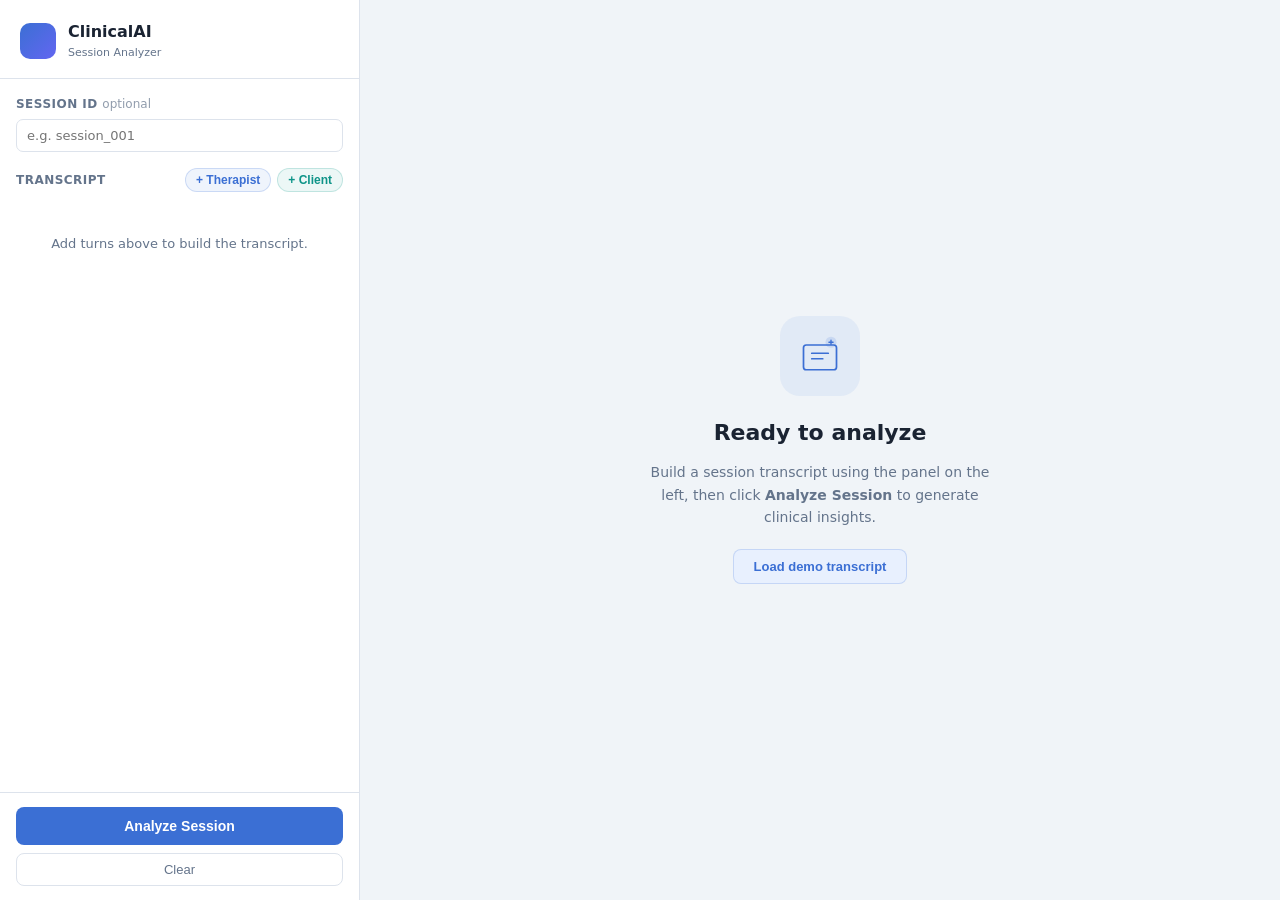
==== templates/index.html @ 0a58082a "feat: add Flask API for clinical intelligence system with demo transcript functionality - Implemente" ====
<!DOCTYPE html>
<html lang="en">
<head>
  <meta charset="UTF-8">
  <meta name="viewport" content="width=device-width, initial-scale=1.0">
  <title>Clinical Intelligence System</title>
  <link rel="stylesheet" href="/static/styles.css">
</head>
<body>
  <div class="layout">

    <!-- Sidebar: Transcript Builder -->
    <aside class="sidebar">
      <div class="sidebar-header">
        <div class="logo">
          <span class="logo-mark"></span>
          <div>
            <div class="logo-name">ClinicalAI</div>
            <div class="logo-sub">Session Analyzer</div>
          </div>
        </div>
      </div>

      <div class="sidebar-body">
        <div class="field">
          <label for="sessionId">Session ID <span class="optional">optional</span></label>
          <input id="sessionId" type="text" placeholder="e.g. session_001" autocomplete="off">
        </div>

        <div class="turns-header">
          <span class="turns-label">Transcript</span>
          <div class="turns-add">
            <button class="chip therapist" onclick="addTurn('therapist')">+ Therapist</button>
            <button class="chip client" onclick="addTurn('client')">+ Client</button>
          </div>
        </div>

        <div id="turns" class="turns"></div>

        <div class="empty-turns" id="emptyTurns">
          <p>Add turns above to build the transcript.</p>
        </div>
      </div>

      <div class="sidebar-footer">
        <button class="btn-analyze" id="analyzeBtn" onclick="analyze()">
          <span id="analyzeBtnText">Analyze Session</span>
          <svg id="analyzeSpinner" class="spinner hidden" viewBox="0 0 24 24" fill="none">
            <circle cx="12" cy="12" r="10" stroke="currentColor" stroke-width="3" stroke-dasharray="60" stroke-linecap="round"/>
          </svg>
        </button>
        <button class="btn-clear" onclick="clearAll()">Clear</button>
      </div>
    </aside>

    <!-- Main: Results -->
    <main class="main">

      <!-- Empty state -->
      <div class="splash" id="splash">
        <div class="splash-icon">
          <svg viewBox="0 0 64 64" fill="none" xmlns="http://www.w3.org/2000/svg">
            <rect x="8" y="16" width="48" height="36" rx="4" stroke="currentColor" stroke-width="2.5"/>
            <path d="M20 28h24M20 36h16" stroke="currentColor" stroke-width="2.5" stroke-linecap="round"/>
            <circle cx="48" cy="12" r="8" fill="currentColor" opacity="0.15"/>
            <path d="M45 12h6M48 9v6" stroke="currentColor" stroke-width="2" stroke-linecap="round"/>
          </svg>
        </div>
        <h2 class="splash-title">Ready to analyze</h2>
        <p class="splash-desc">Build a session transcript using the panel on the left, then click <strong>Analyze Session</strong> to generate clinical insights.</p>
        <button class="btn-demo" onclick="loadDemo()">Load demo transcript</button>
      </div>

      <!-- Error state -->
      <div class="error-banner hidden" id="errorBanner">
        <span id="errorMsg"></span>
        <button onclick="dismissError()">&#x2715;</button>
      </div>

      <!-- Results -->
      <div class="results hidden" id="results">

        <!-- Tab bar -->
        <div class="tabs">
          <button class="tab active" data-tab="summary"  onclick="switchTab(this)">Summary</button>
          <button class="tab"        data-tab="emotions" onclick="switchTab(this)">Emotions</button>
          <button class="tab"        data-tab="themes"   onclick="switchTab(this)">Themes</button>
          <button class="tab"        data-tab="dynamics" onclick="switchTab(this)">Dynamics</button>
          <button class="tab"        data-tab="plan"     onclick="switchTab(this)">Clinical Plan</button>
        </div>

        <!-- Summary tab -->
        <div class="tab-panel active" id="tab-summary">
          <div class="stat-row" id="statRow"></div>
          <div class="card" id="toneCard"></div>
          <div class="card" id="takeawaysCard"></div>
        </div>

        <!-- Emotions tab -->
        <div class="tab-panel" id="tab-emotions">
          <div class="card" id="emotionSummaryCard"></div>
          <div class="card" id="emotionTrajectoryCard"></div>
          <div class="card" id="emotionShiftsCard"></div>
        </div>

        <!-- Themes tab -->
        <div class="tab-panel" id="tab-themes">
          <div class="card" id="themesCard"></div>
          <div class="card" id="distortionsCard"></div>
        </div>

        <!-- Dynamics tab -->
        <div class="tab-panel" id="tab-dynamics">
          <div class="card" id="allianceCard"></div>
          <div class="card" id="speakerCard"></div>
          <div class="card" id="eventsCard"></div>
        </div>

        <!-- Clinical plan tab -->
        <div class="tab-panel" id="tab-plan">
          <div class="card" id="recommendCard"></div>
          <div class="card" id="interventionsCard"></div>
          <div class="card" id="journalingCard"></div>
        </div>

      </div>
    </main>
  </div>

  <script src="/static/app.js"></script>
</body>
</html>
---- static/styles.css ----
/* ── Reset & Base ─────────────────────────────────────── */
*, *::before, *::after { box-sizing: border-box; margin: 0; padding: 0; }

:root {
  --bg:          #f0f4f8;
  --surface:     #ffffff;
  --border:      #dde3ec;
  --primary:     #3b6fd4;
  --primary-dk:  #2a55b0;
  --therapist:   #3b6fd4;
  --client:      #0d9488;
  --text:        #1a2332;
  --text-muted:  #64748b;
  --tag-bg:      #e8f0fe;
  --tag-text:    #1d4ed8;
  --warn:        #f59e0b;
  --danger:      #ef4444;
  --success:     #10b981;
  --radius:      10px;
  --shadow:      0 1px 3px rgba(0,0,0,.08), 0 1px 2px rgba(0,0,0,.05);
  --shadow-md:   0 4px 12px rgba(0,0,0,.10);
  --font:        'Segoe UI', system-ui, -apple-system, sans-serif;
  --sidebar-w:   360px;
}

html, body { height: 100%; }
body {
  font-family: var(--font);
  background: var(--bg);
  color: var(--text);
  font-size: 14px;
  line-height: 1.5;
}

/* ── Layout ───────────────────────────────────────────── */
.layout {
  display: grid;
  grid-template-columns: var(--sidebar-w) 1fr;
  height: 100vh;
  overflow: hidden;
}

/* ── Sidebar ──────────────────────────────────────────── */
.sidebar {
  display: flex;
  flex-direction: column;
  background: var(--surface);
  border-right: 1px solid var(--border);
  overflow: hidden;
}

.sidebar-header {
  padding: 20px 20px 16px;
  border-bottom: 1px solid var(--border);
  flex-shrink: 0;
}

.logo { display: flex; align-items: center; gap: 12px; }
.logo-mark {
  width: 36px; height: 36px;
  background: linear-gradient(135deg, var(--primary) 0%, #6366f1 100%);
  border-radius: 10px;
  flex-shrink: 0;
}
.logo-name  { font-size: 16px; font-weight: 700; color: var(--text); }
.logo-sub   { font-size: 11px; color: var(--text-muted); margin-top: 1px; }

.sidebar-body {
  flex: 1;
  overflow-y: auto;
  padding: 16px 16px 0;
}

/* ── Field ────────────────────────────────────────────── */
.field { margin-bottom: 16px; }
.field label {
  display: block;
  font-size: 12px;
  font-weight: 600;
  color: var(--text-muted);
  text-transform: uppercase;
  letter-spacing: .04em;
  margin-bottom: 6px;
}
.field .optional { font-weight: 400; text-transform: none; letter-spacing: 0; opacity: .7; }
.field input {
  width: 100%;
  padding: 8px 10px;
  border: 1px solid var(--border);
  border-radius: 7px;
  font-size: 13px;
  font-family: var(--font);
  color: var(--text);
  outline: none;
  transition: border-color .15s;
}
.field input:focus { border-color: var(--primary); box-shadow: 0 0 0 3px rgba(59,111,212,.12); }

/* ── Turns header ─────────────────────────────────────── */
.turns-header {
  display: flex;
  align-items: center;
  justify-content: space-between;
  margin-bottom: 10px;
}
.turns-label { font-size: 12px; font-weight: 600; color: var(--text-muted); text-transform: uppercase; letter-spacing: .04em; }
.turns-add { display: flex; gap: 6px; }

.chip {
  display: inline-flex;
  align-items: center;
  gap: 4px;
  padding: 4px 10px;
  border-radius: 20px;
  border: 1.5px solid transparent;
  font-size: 12px;
  font-weight: 600;
  cursor: pointer;
  transition: all .15s;
}
.chip.therapist {
  background: rgba(59,111,212,.08);
  color: var(--therapist);
  border-color: rgba(59,111,212,.2);
}
.chip.therapist:hover { background: rgba(59,111,212,.16); }
.chip.client {
  background: rgba(13,148,136,.08);
  color: var(--client);
  border-color: rgba(13,148,136,.2);
}
.chip.client:hover { background: rgba(13,148,136,.16); }

/* ── Turn items ───────────────────────────────────────── */
.turns { display: flex; flex-direction: column; gap: 8px; padding-bottom: 8px; }

.turn {
  background: #f8fafc;
  border: 1px solid var(--border);
  border-radius: 8px;
  overflow: hidden;
}
.turn-header {
  display: flex;
  align-items: center;
  justify-content: space-between;
  padding: 6px 8px 6px 10px;
  border-bottom: 1px solid var(--border);
}
.turn-badge {
  font-size: 11px;
  font-weight: 700;
  text-transform: uppercase;
  letter-spacing: .05em;
  padding: 2px 8px;
  border-radius: 20px;
}
.turn[data-speaker="therapist"] .turn-badge {
  background: rgba(59,111,212,.1);
  color: var(--therapist);
}
.turn[data-speaker="client"] .turn-badge {
  background: rgba(13,148,136,.1);
  color: var(--client);
}
.turn-delete {
  background: none;
  border: none;
  cursor: pointer;
  color: var(--text-muted);
  font-size: 16px;
  line-height: 1;
  padding: 2px 4px;
  border-radius: 4px;
  transition: color .15s, background .15s;
}
.turn-delete:hover { color: var(--danger); background: rgba(239,68,68,.08); }
.turn textarea {
  width: 100%;
  border: none;
  background: transparent;
  padding: 8px 10px;
  font-size: 13px;
  font-family: var(--font);
  color: var(--text);
  resize: vertical;
  min-height: 60px;
  outline: none;
  line-height: 1.5;
}

.empty-turns {
  text-align: center;
  padding: 24px 16px;
  color: var(--text-muted);
  font-size: 13px;
}

/* ── Sidebar Footer ───────────────────────────────────── */
.sidebar-footer {
  padding: 14px 16px;
  border-top: 1px solid var(--border);
  display: flex;
  flex-direction: column;
  gap: 8px;
  flex-shrink: 0;
  background: var(--surface);
}

.btn-analyze {
  width: 100%;
  display: flex;
  align-items: center;
  justify-content: center;
  gap: 8px;
  padding: 11px;
  background: var(--primary);
  color: #fff;
  border: none;
  border-radius: 8px;
  font-size: 14px;
  font-weight: 600;
  cursor: pointer;
  transition: background .15s, transform .1s;
}
.btn-analyze:hover { background: var(--primary-dk); }
.btn-analyze:active { transform: scale(.98); }
.btn-analyze:disabled { opacity: .6; cursor: not-allowed; transform: none; }

.btn-clear {
  width: 100%;
  padding: 8px;
  background: none;
  border: 1px solid var(--border);
  border-radius: 8px;
  font-size: 13px;
  color: var(--text-muted);
  cursor: pointer;
  transition: background .15s, color .15s;
}
.btn-clear:hover { background: var(--bg); color: var(--text); }

.spinner {
  width: 18px; height: 18px;
  animation: spin .8s linear infinite;
}
@keyframes spin { to { transform: rotate(360deg); } }

/* ── Main ─────────────────────────────────────────────── */
.main {
  overflow-y: auto;
  padding: 28px 32px;
  display: flex;
  flex-direction: column;
}

/* ── Splash ───────────────────────────────────────────── */
.splash {
  flex: 1;
  display: flex;
  flex-direction: column;
  align-items: center;
  justify-content: center;
  text-align: center;
  gap: 12px;
  padding: 40px;
}
.splash-icon {
  width: 80px; height: 80px;
  background: rgba(59,111,212,.08);
  border-radius: 20px;
  display: flex;
  align-items: center;
  justify-content: center;
  color: var(--primary);
  margin-bottom: 8px;
}
.splash-icon svg { width: 44px; height: 44px; }
.splash-title { font-size: 22px; font-weight: 700; color: var(--text); }
.splash-desc { font-size: 14px; color: var(--text-muted); max-width: 360px; line-height: 1.6; }
.btn-demo {
  margin-top: 8px;
  padding: 9px 20px;
  background: var(--tag-bg);
  color: var(--primary);
  border: 1px solid rgba(59,111,212,.2);
  border-radius: 8px;
  font-size: 13px;
  font-weight: 600;
  cursor: pointer;
  transition: background .15s;
}
.btn-demo:hover { background: #d4e1fc; }

/* ── Error banner ─────────────────────────────────────── */
.error-banner {
  background: #fef2f2;
  border: 1px solid #fecaca;
  color: #b91c1c;
  border-radius: 8px;
  padding: 12px 16px;
  display: flex;
  align-items: center;
  justify-content: space-between;
  gap: 12px;
  margin-bottom: 16px;
  font-size: 13px;
}
.error-banner button {
  background: none;
  border: none;
  cursor: pointer;
  color: #b91c1c;
  font-size: 16px;
  line-height: 1;
  flex-shrink: 0;
}

/* ── Tabs ─────────────────────────────────────────────── */
.tabs {
  display: flex;
  gap: 2px;
  border-bottom: 2px solid var(--border);
  margin-bottom: 20px;
}
.tab {
  padding: 9px 16px;
  background: none;
  border: none;
  border-bottom: 2px solid transparent;
  margin-bottom: -2px;
  font-size: 13px;
  font-weight: 600;
  color: var(--text-muted);
  cursor: pointer;
  transition: color .15s, border-color .15s;
  border-radius: 6px 6px 0 0;
}
.tab:hover { color: var(--text); background: rgba(0,0,0,.03); }
.tab.active { color: var(--primary); border-bottom-color: var(--primary); }

.tab-panel { display: none; flex-direction: column; gap: 16px; }
.tab-panel.active { display: flex; }

/* ── Stat row ─────────────────────────────────────────── */
.stat-row {
  display: grid;
  grid-template-columns: repeat(auto-fill, minmax(160px, 1fr));
  gap: 12px;
  margin-bottom: 4px;
}
.stat {
  background: var(--surface);
  border: 1px solid var(--border);
  border-radius: var(--radius);
  padding: 14px 16px;
  box-shadow: var(--shadow);
}
.stat-label { font-size: 11px; font-weight: 600; color: var(--text-muted); text-transform: uppercase; letter-spacing: .04em; margin-bottom: 4px; }
.stat-value { font-size: 20px; font-weight: 700; color: var(--text); }
.stat-sub   { font-size: 11px; color: var(--text-muted); margin-top: 2px; }

/* ── Cards ────────────────────────────────────────────── */
.card {
  background: var(--surface);
  border: 1px solid var(--border);
  border-radius: var(--radius);
  padding: 18px 20px;
  box-shadow: var(--shadow);
}
.card:empty { display: none; }
.card-title {
  font-size: 13px;
  font-weight: 700;
  color: var(--text);
  margin-bottom: 14px;
  padding-bottom: 10px;
  border-bottom: 1px solid var(--border);
  text-transform: uppercase;
  letter-spacing: .04em;
}

/* ── Lists inside cards ───────────────────────────────── */
.insight-list { display: flex; flex-direction: column; gap: 8px; }
.insight-item {
  display: flex;
  gap: 10px;
  align-items: flex-start;
  font-size: 13px;
  color: var(--text);
  line-height: 1.5;
}
.insight-dot {
  width: 7px; height: 7px;
  border-radius: 50%;
  background: var(--primary);
  margin-top: 5px;
  flex-shrink: 0;
}

/* ── Tag pills ────────────────────────────────────────── */
.tag-group { display: flex; flex-wrap: wrap; gap: 6px; }
.tag {
  display: inline-block;
  padding: 3px 10px;
  border-radius: 20px;
  font-size: 12px;
  font-weight: 600;
  background: var(--tag-bg);
  color: var(--tag-text);
}
.tag.green { background: #d1fae5; color: #065f46; }
.tag.amber { background: #fef3c7; color: #92400e; }
.tag.red   { background: #fee2e2; color: #991b1b; }

/* ── Alliance meter ───────────────────────────────────── */
.alliance-meter { margin-top: 8px; }
.alliance-bar-wrap {
  height: 8px;
  background: var(--border);
  border-radius: 4px;
  overflow: hidden;
  margin: 8px 0 4px;
}
.alliance-bar {
  height: 100%;
  border-radius: 4px;
  background: linear-gradient(90deg, var(--primary) 0%, var(--client) 100%);
  transition: width .6s ease;
}
.alliance-labels { display: flex; justify-content: space-between; font-size: 11px; color: var(--text-muted); }

/* ── Emotion trajectory ───────────────────────────────── */
.trajectory { display: flex; flex-wrap: wrap; gap: 4px; }
.traj-item {
  display: flex;
  flex-direction: column;
  align-items: center;
  gap: 3px;
  padding: 4px 6px;
  border-radius: 6px;
  background: #f1f5f9;
  font-size: 10px;
  color: var(--text-muted);
  min-width: 44px;
  text-align: center;
}
.traj-dot {
  width: 28px; height: 28px;
  border-radius: 50%;
  display: flex;
  align-items: center;
  justify-content: center;
  font-size: 14px;
}

/* ── Distortion severity ──────────────────────────────── */
.distortion-row {
  display: flex;
  align-items: center;
  justify-content: space-between;
  padding: 8px 0;
  border-bottom: 1px solid var(--border);
  font-size: 13px;
}
.distortion-row:last-child { border-bottom: none; }
.severity-badge {
  font-size: 11px;
  font-weight: 700;
  padding: 2px 8px;
  border-radius: 20px;
}
.severity-high   { background: #fee2e2; color: #991b1b; }
.severity-moderate { background: #fef3c7; color: #92400e; }
.severity-low    { background: #d1fae5; color: #065f46; }

/* ── Speaker profile ──────────────────────────────────── */
.speaker-row {
  display: flex;
  align-items: center;
  gap: 12px;
  padding: 10px 0;
  border-bottom: 1px solid var(--border);
}
.speaker-row:last-child { border-bottom: none; }
.speaker-avatar {
  width: 34px; height: 34px;
  border-radius: 50%;
  display: flex;
  align-items: center;
  justify-content: center;
  font-size: 12px;
  font-weight: 700;
  flex-shrink: 0;
}
.speaker-avatar.therapist { background: rgba(59,111,212,.12); color: var(--therapist); }
.speaker-avatar.client    { background: rgba(13,148,136,.12); color: var(--client); }
.speaker-info { flex: 1; }
.speaker-name { font-size: 13px; font-weight: 600; }
.speaker-meta { font-size: 12px; color: var(--text-muted); }
.speaker-style { font-size: 12px; font-weight: 600; color: var(--primary); }

/* ── Utility ──────────────────────────────────────────── */
.hidden { display: none !important; }
.muted  { color: var(--text-muted); font-size: 13px; }
hr.divider { border: none; border-top: 1px solid var(--border); margin: 12px 0; }

/* ── Scrollbar ────────────────────────────────────────── */
::-webkit-scrollbar { width: 6px; }
::-webkit-scrollbar-track { background: transparent; }
::-webkit-scrollbar-thumb { background: #cbd5e1; border-radius: 3px; }
::-webkit-scrollbar-thumb:hover { background: #94a3b8; }

/* ── Responsive ───────────────────────────────────────── */
@media (max-width: 768px) {
  .layout {
    grid-template-columns: 1fr;
    grid-template-rows: auto 1fr;
    height: auto;
    min-height: 100vh;
    overflow: auto;
  }
  .sidebar { border-right: none; border-bottom: 1px solid var(--border); max-height: 60vh; }
  .main { padding: 20px 16px; }
  .stat-row { grid-template-columns: 1fr 1fr; }
}
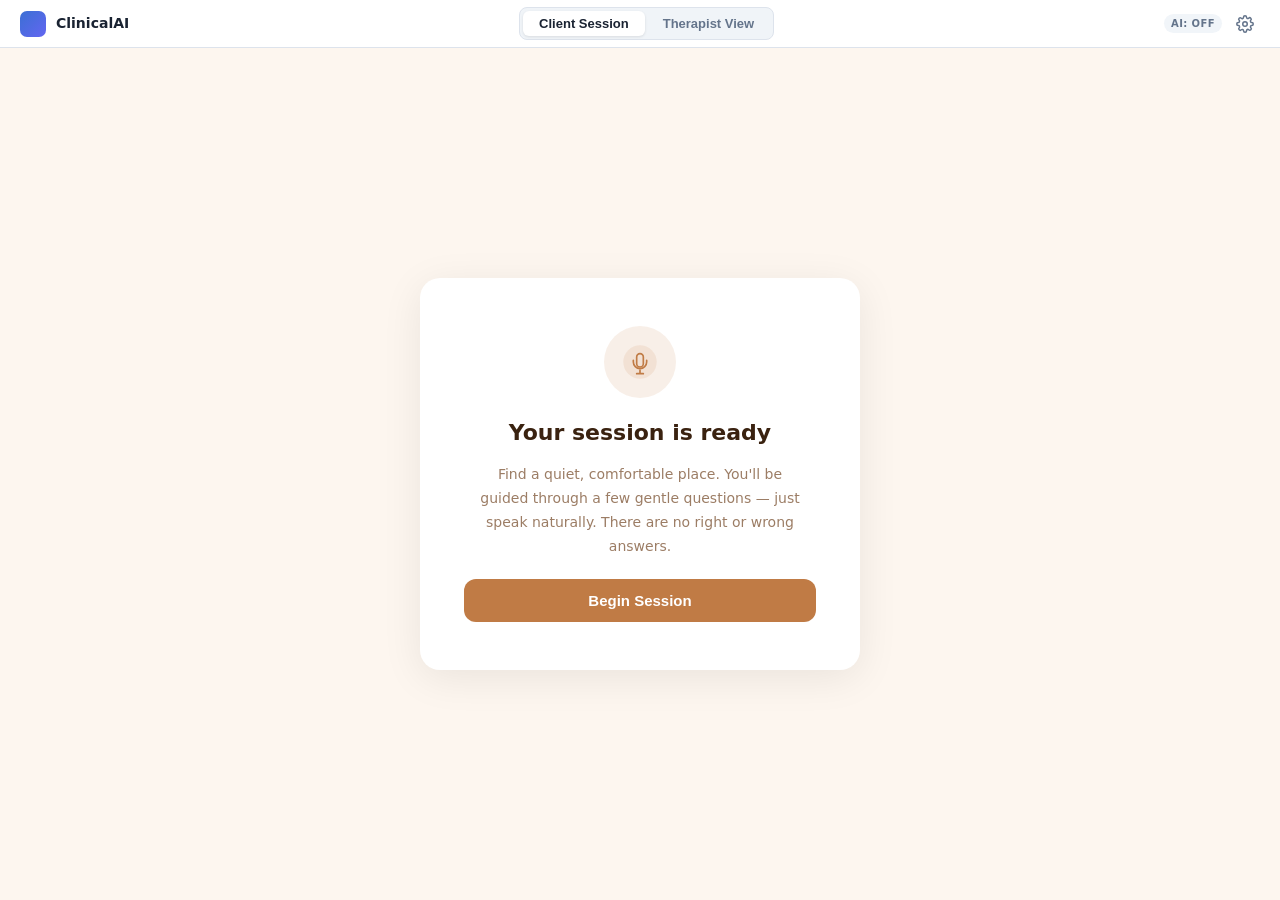
==== commit f410d586: "feat: Implement AI provider abstractions and settings management - Added AI provider classes: Claude" ====
--- a/templates/index.html
+++ b/templates/index.html
@@ -3,128 +3,441 @@
 <head>
   <meta charset="UTF-8">
   <meta name="viewport" content="width=device-width, initial-scale=1.0">
-  <title>Clinical Intelligence System</title>
+  <title>ClinicalAI</title>
   <link rel="stylesheet" href="/static/styles.css">
 </head>
 <body>
-  <div class="layout">
-
-    <!-- Sidebar: Transcript Builder -->
-    <aside class="sidebar">
-      <div class="sidebar-header">
-        <div class="logo">
-          <span class="logo-mark"></span>
-          <div>
-            <div class="logo-name">ClinicalAI</div>
-            <div class="logo-sub">Session Analyzer</div>
-          </div>
-        </div>
-      </div>
-
-      <div class="sidebar-body">
-        <div class="field">
-          <label for="sessionId">Session ID <span class="optional">optional</span></label>
-          <input id="sessionId" type="text" placeholder="e.g. session_001" autocomplete="off">
-        </div>
-
-        <div class="turns-header">
-          <span class="turns-label">Transcript</span>
-          <div class="turns-add">
-            <button class="chip therapist" onclick="addTurn('therapist')">+ Therapist</button>
-            <button class="chip client" onclick="addTurn('client')">+ Client</button>
-          </div>
-        </div>
-
-        <div id="turns" class="turns"></div>
-
-        <div class="empty-turns" id="emptyTurns">
-          <p>Add turns above to build the transcript.</p>
-        </div>
-      </div>
-
-      <div class="sidebar-footer">
-        <button class="btn-analyze" id="analyzeBtn" onclick="analyze()">
-          <span id="analyzeBtnText">Analyze Session</span>
-          <svg id="analyzeSpinner" class="spinner hidden" viewBox="0 0 24 24" fill="none">
-            <circle cx="12" cy="12" r="10" stroke="currentColor" stroke-width="3" stroke-dasharray="60" stroke-linecap="round"/>
-          </svg>
-        </button>
-        <button class="btn-clear" onclick="clearAll()">Clear</button>
-      </div>
-    </aside>
-
-    <!-- Main: Results -->
-    <main class="main">
-
-      <!-- Empty state -->
-      <div class="splash" id="splash">
-        <div class="splash-icon">
-          <svg viewBox="0 0 64 64" fill="none" xmlns="http://www.w3.org/2000/svg">
-            <rect x="8" y="16" width="48" height="36" rx="4" stroke="currentColor" stroke-width="2.5"/>
-            <path d="M20 28h24M20 36h16" stroke="currentColor" stroke-width="2.5" stroke-linecap="round"/>
-            <circle cx="48" cy="12" r="8" fill="currentColor" opacity="0.15"/>
-            <path d="M45 12h6M48 9v6" stroke="currentColor" stroke-width="2" stroke-linecap="round"/>
-          </svg>
-        </div>
-        <h2 class="splash-title">Ready to analyze</h2>
-        <p class="splash-desc">Build a session transcript using the panel on the left, then click <strong>Analyze Session</strong> to generate clinical insights.</p>
-        <button class="btn-demo" onclick="loadDemo()">Load demo transcript</button>
-      </div>
-
-      <!-- Error state -->
-      <div class="error-banner hidden" id="errorBanner">
-        <span id="errorMsg"></span>
-        <button onclick="dismissError()">&#x2715;</button>
-      </div>
-
-      <!-- Results -->
-      <div class="results hidden" id="results">
-
-        <!-- Tab bar -->
-        <div class="tabs">
-          <button class="tab active" data-tab="summary"  onclick="switchTab(this)">Summary</button>
-          <button class="tab"        data-tab="emotions" onclick="switchTab(this)">Emotions</button>
-          <button class="tab"        data-tab="themes"   onclick="switchTab(this)">Themes</button>
-          <button class="tab"        data-tab="dynamics" onclick="switchTab(this)">Dynamics</button>
-          <button class="tab"        data-tab="plan"     onclick="switchTab(this)">Clinical Plan</button>
-        </div>
-
-        <!-- Summary tab -->
-        <div class="tab-panel active" id="tab-summary">
-          <div class="stat-row" id="statRow"></div>
-          <div class="card" id="toneCard"></div>
-          <div class="card" id="takeawaysCard"></div>
-        </div>
-
-        <!-- Emotions tab -->
-        <div class="tab-panel" id="tab-emotions">
-          <div class="card" id="emotionSummaryCard"></div>
-          <div class="card" id="emotionTrajectoryCard"></div>
-          <div class="card" id="emotionShiftsCard"></div>
-        </div>
-
-        <!-- Themes tab -->
-        <div class="tab-panel" id="tab-themes">
-          <div class="card" id="themesCard"></div>
-          <div class="card" id="distortionsCard"></div>
-        </div>
-
-        <!-- Dynamics tab -->
-        <div class="tab-panel" id="tab-dynamics">
-          <div class="card" id="allianceCard"></div>
-          <div class="card" id="speakerCard"></div>
-          <div class="card" id="eventsCard"></div>
-        </div>
-
-        <!-- Clinical plan tab -->
-        <div class="tab-panel" id="tab-plan">
-          <div class="card" id="recommendCard"></div>
-          <div class="card" id="interventionsCard"></div>
-          <div class="card" id="journalingCard"></div>
-        </div>
-
-      </div>
-    </main>
+
+  <!-- Mode bar -->
+  <div class="mode-bar">
+    <div class="mode-bar-brand">
+      <div class="logo-mark-sm"></div>
+      <span>ClinicalAI</span>
+    </div>
+    <div class="mode-switcher">
+      <button class="mode-btn active" id="modeBtnClient" onclick="setMode('client')">Client Session</button>
+      <button class="mode-btn" id="modeBtnTherapist" onclick="setMode('therapist')">Therapist View</button>
+    </div>
+    <div class="mode-bar-right">
+      <span class="ai-badge inactive" id="aiBadgeBar" title="AI provider">AI: off</span>
+      <button class="btn-settings-sm" onclick="openSettings()" title="Settings">
+        <svg viewBox="0 0 24 24" fill="none" stroke="currentColor" stroke-width="2" stroke-linecap="round" stroke-linejoin="round">
+          <circle cx="12" cy="12" r="3"/>
+          <path d="M19.4 15a1.65 1.65 0 0 0 .33 1.82l.06.06a2 2 0 0 1-2.83 2.83l-.06-.06a1.65 1.65 0 0 0-1.82-.33 1.65 1.65 0 0 0-1 1.51V21a2 2 0 0 1-4 0v-.09A1.65 1.65 0 0 0 9 19.4a1.65 1.65 0 0 0-1.82.33l-.06.06a2 2 0 0 1-2.83-2.83l.06-.06A1.65 1.65 0 0 0 4.68 15a1.65 1.65 0 0 0-1.51-1H3a2 2 0 0 1 0-4h.09A1.65 1.65 0 0 0 4.6 9a1.65 1.65 0 0 0-.33-1.82l-.06-.06a2 2 0 0 1 2.83-2.83l.06.06A1.65 1.65 0 0 0 9 4.68a1.65 1.65 0 0 0 1-1.51V3a2 2 0 0 1 4 0v.09a1.65 1.65 0 0 0 1 1.51 1.65 1.65 0 0 0 1.82-.33l.06-.06a2 2 0 0 1 2.83 2.83l-.06.06A1.65 1.65 0 0 0 19.4 9a1.65 1.65 0 0 0 1.51 1H21a2 2 0 0 1 0 4h-.09a1.65 1.65 0 0 0-1.51 1z"/>
+        </svg>
+      </button>
+    </div>
+  </div>
+
+  <!-- Views container -->
+  <div class="views-container">
+
+    <!-- ── CLIENT VIEW ─────────────────────────────────────── -->
+    <div id="clientView" class="view">
+
+      <!-- Welcome screen -->
+      <div id="screenWelcome" class="client-screen active">
+        <div class="welcome-card">
+          <div class="welcome-icon">
+            <svg viewBox="0 0 48 48" fill="none" xmlns="http://www.w3.org/2000/svg">
+              <circle cx="24" cy="24" r="20" fill="currentColor" opacity=".12"/>
+              <path d="M24 14a4 4 0 0 0-4 4v8a4 4 0 0 0 8 0v-8a4 4 0 0 0-4-4z" stroke="currentColor" stroke-width="2" stroke-linecap="round"/>
+              <path d="M32 22v2a8 8 0 0 1-16 0v-2M24 34v4M20 38h8" stroke="currentColor" stroke-width="2" stroke-linecap="round"/>
+            </svg>
+          </div>
+          <h1>Your session is ready</h1>
+          <p>Find a quiet, comfortable place. You'll be guided through a few gentle questions — just speak naturally. There are no right or wrong answers.</p>
+          <button class="btn-begin" onclick="startClientSession()">Begin Session</button>
+        </div>
+      </div>
+
+      <!-- Session screen -->
+      <div id="screenSession" class="client-screen">
+        <div class="session-top">
+          <div class="session-dots" id="sessionDots"></div>
+        </div>
+
+        <div class="session-body">
+          <div class="prompt-card" id="promptCard">
+            <div class="prompt-cat" id="promptCategory"></div>
+            <div class="prompt-text" id="promptText"></div>
+          </div>
+
+          <div class="record-zone">
+            <button class="btn-record-big" id="clientRecordBtn" onclick="toggleClientRecording()">
+              <div class="record-pulse" id="recordPulse"></div>
+              <svg id="iconMic" viewBox="0 0 24 24" fill="none" stroke="currentColor" stroke-width="2" stroke-linecap="round" stroke-linejoin="round">
+                <path d="M12 1a3 3 0 0 0-3 3v8a3 3 0 0 0 6 0V4a3 3 0 0 0-3-3z"/>
+                <path d="M19 10v2a7 7 0 0 1-14 0v-2M12 19v4M8 23h8"/>
+              </svg>
+              <svg id="iconStop" class="hidden" viewBox="0 0 24 24" fill="currentColor">
+                <rect x="6" y="6" width="12" height="12" rx="2"/>
+              </svg>
+            </button>
+            <div class="record-label" id="clientRecordLabel">Tap to speak</div>
+            <div class="client-processing hidden" id="clientProcessing">
+              <div class="mini-spinner"></div>
+              <span>Processing your response…</span>
+            </div>
+            <div class="client-response-ok hidden" id="clientResponseOk">
+              <svg viewBox="0 0 24 24" fill="none" stroke="currentColor" stroke-width="2.5" stroke-linecap="round" stroke-linejoin="round">
+                <polyline points="20 6 9 17 4 12"/>
+              </svg>
+              Response saved
+            </div>
+          </div>
+        </div>
+
+        <div class="session-footer">
+          <button class="btn-session-skip" onclick="skipCurrentPrompt()">Skip</button>
+          <button class="btn-session-next" id="sessionNextBtn" disabled onclick="goNextPrompt()">
+            Next
+            <svg viewBox="0 0 24 24" fill="none" stroke="currentColor" stroke-width="2" stroke-linecap="round" stroke-linejoin="round">
+              <polyline points="9 18 15 12 9 6"/>
+            </svg>
+          </button>
+        </div>
+      </div>
+
+      <!-- Bridge screen -->
+      <div id="screenBridge" class="client-screen">
+        <div class="bridge-card">
+          <div class="bridge-check">
+            <svg viewBox="0 0 48 48" fill="none" xmlns="http://www.w3.org/2000/svg">
+              <circle cx="24" cy="24" r="20" fill="currentColor" opacity=".15"/>
+              <polyline points="14 24 21 31 34 18" stroke="currentColor" stroke-width="3" stroke-linecap="round" stroke-linejoin="round"/>
+            </svg>
+          </div>
+          <h2>Thank you for sharing</h2>
+          <div class="bridge-note-box" id="bridgeNoteText">
+            <div class="mini-spinner"></div>
+          </div>
+          <button class="btn-bridge-done" onclick="resetClientSession()">Done</button>
+        </div>
+      </div>
+    </div>
+
+    <!-- ── THERAPIST VIEW ──────────────────────────────────── -->
+    <div id="therapistView" class="view hidden">
+      <div class="t-layout">
+
+        <!-- Sidebar -->
+        <aside class="t-sidebar">
+          <div class="t-sidebar-header">
+            <div class="t-sidebar-title">Session Setup</div>
+            <span class="ai-badge inactive" id="transcriptionBadge" title="Transcription provider">trans: off</span>
+          </div>
+          <div class="t-sidebar-body">
+
+            <!-- Session ID -->
+            <div class="field">
+              <label for="sessionId">Session ID <span class="optional">optional</span></label>
+              <input id="sessionId" type="text" placeholder="e.g. session_001" autocomplete="off">
+            </div>
+
+            <!-- Assembled session transcript -->
+            <div class="section-row">
+              <span class="section-label">Session Transcript</span>
+              <span class="session-turn-count" id="sessionTurnCount">0 turns</span>
+            </div>
+            <div id="sessionTurnsPreview" class="session-turns-preview">
+              <p class="muted-hint">Switch to Client view to record a session.</p>
+            </div>
+
+            <!-- Prompt Library -->
+            <div class="section-row" style="margin-top:18px">
+              <span class="section-label">Prompt Library</span>
+              <button class="btn-add-prompt" onclick="newPrompt()" title="New prompt">+ Add</button>
+            </div>
+            <div id="promptList" class="prompt-list"></div>
+            <button class="btn-reset-prompts" onclick="resetPrompts()">Reset to defaults</button>
+
+          </div>
+          <div class="t-sidebar-footer">
+            <button class="btn-analyze" id="analyzeBtn" onclick="analyze()">
+              <span id="analyzeBtnText">Analyze Session</span>
+              <svg id="analyzeSpinner" class="spinner hidden" viewBox="0 0 24 24" fill="none">
+                <circle cx="12" cy="12" r="10" stroke="currentColor" stroke-width="3" stroke-dasharray="60" stroke-linecap="round"/>
+              </svg>
+            </button>
+            <button class="btn-clear" onclick="clearAll()">Clear</button>
+          </div>
+        </aside>
+
+        <!-- Main -->
+        <main class="t-main">
+
+          <!-- Empty state -->
+          <div class="splash" id="splash">
+            <div class="splash-icon">
+              <svg viewBox="0 0 64 64" fill="none" xmlns="http://www.w3.org/2000/svg">
+                <rect x="8" y="16" width="48" height="36" rx="4" stroke="currentColor" stroke-width="2.5"/>
+                <path d="M20 28h24M20 36h16" stroke="currentColor" stroke-width="2.5" stroke-linecap="round"/>
+                <circle cx="48" cy="12" r="8" fill="currentColor" opacity="0.15"/>
+                <path d="M45 12h6M48 9v6" stroke="currentColor" stroke-width="2" stroke-linecap="round"/>
+              </svg>
+            </div>
+            <h2 class="splash-title">Ready to analyze</h2>
+            <p class="splash-desc">Switch to <strong>Client view</strong> to run a session, then click <strong>Analyze Session</strong> to review the clinical insights.</p>
+          </div>
+
+          <!-- Error state -->
+          <div class="error-banner hidden" id="errorBanner">
+            <span id="errorMsg"></span>
+            <button onclick="dismissError()">&#x2715;</button>
+          </div>
+
+          <!-- Results -->
+          <div class="results hidden" id="results">
+            <div class="results-header">
+              <div class="tabs">
+                <button class="tab active" data-tab="summary"  onclick="switchTab(this)">Summary</button>
+                <button class="tab"        data-tab="emotions" onclick="switchTab(this)">Emotions</button>
+                <button class="tab"        data-tab="themes"   onclick="switchTab(this)">Themes</button>
+                <button class="tab"        data-tab="dynamics" onclick="switchTab(this)">Dynamics</button>
+                <button class="tab"        data-tab="plan"     onclick="switchTab(this)">Clinical Plan</button>
+                <button class="tab"        data-tab="kb"       onclick="switchTab(this); loadKBInstructions()">Knowledge Base</button>
+              </div>
+              <span class="ai-enhanced-tag hidden" id="aiEnhancedTag">AI enhanced</span>
+            </div>
+
+            <!-- Summary tab -->
+            <div class="tab-panel active" id="tab-summary">
+              <div class="card" id="sessionArcCard" style="display:none"></div>
+              <div class="stat-row" id="statRow"></div>
+              <div class="card" id="toneCard"></div>
+              <div class="card" id="takeawaysCard"></div>
+            </div>
+
+            <!-- Emotions tab -->
+            <div class="tab-panel" id="tab-emotions">
+              <div class="card" id="emotionSummaryCard"></div>
+              <div class="card" id="emotionTrajectoryCard"></div>
+              <div class="card" id="emotionShiftsCard"></div>
+            </div>
+
+            <!-- Themes tab -->
+            <div class="tab-panel" id="tab-themes">
+              <div class="card" id="themesCard"></div>
+              <div class="card" id="distortionsCard"></div>
+            </div>
+
+            <!-- Dynamics tab -->
+            <div class="tab-panel" id="tab-dynamics">
+              <div class="card" id="allianceCard"></div>
+              <div class="card" id="speakerCard"></div>
+              <div class="card" id="eventsCard"></div>
+            </div>
+
+            <!-- Clinical plan tab -->
+            <div class="tab-panel" id="tab-plan">
+              <div class="card" id="recommendCard"></div>
+              <div class="card" id="interventionsCard"></div>
+              <div class="card" id="journalingCard"></div>
+            </div>
+
+            <!-- Knowledge Base tab -->
+            <div class="tab-panel" id="tab-kb">
+              <div class="kb-layout">
+                <div class="kb-list-panel">
+                  <div id="kbList" class="kb-list"></div>
+                  <button class="btn-new-inst" onclick="newInstruction()">+ New instruction</button>
+                  <button class="btn-reset-kb" onclick="resetKB()">Reset to defaults</button>
+                </div>
+                <div class="kb-editor" id="kbEditor">
+                  <div class="kb-editor-placeholder" id="kbEditorPlaceholder">Select an instruction to edit</div>
+                  <div class="hidden" id="kbEditorForm">
+                    <div class="field">
+                      <label>Name</label>
+                      <input id="kbName" type="text" placeholder="e.g. Trauma-focused emotion analysis">
+                    </div>
+                    <div class="field">
+                      <label>Category</label>
+                      <select id="kbCategory">
+                        <option value="sentiment">Emotion Analysis</option>
+                        <option value="themes">Thematic Analysis</option>
+                        <option value="dynamics">Relational Dynamics</option>
+                        <option value="clinical_report">Clinical Report</option>
+                        <option value="custom">Custom</option>
+                      </select>
+                    </div>
+                    <div class="field">
+                      <label>Analysis Instructions <span class="optional">used as AI system prompt</span></label>
+                      <textarea id="kbPrompt" rows="14" placeholder="Write detailed instructions for the AI…"></textarea>
+                    </div>
+                    <div class="kb-form-actions">
+                      <label class="toggle-label">
+                        <input type="checkbox" id="kbEnabled"> Enabled
+                      </label>
+                      <button class="btn-save-inst" onclick="saveInstruction()">Save</button>
+                      <button class="btn-delete-inst" onclick="deleteInstruction()">Delete</button>
+                    </div>
+                  </div>
+                </div>
+              </div>
+            </div>
+          </div>
+        </main>
+      </div>
+    </div>
+
+  </div><!-- end views-container -->
+
+  <!-- Prompt edit modal (therapist) -->
+  <div class="modal-overlay hidden" id="promptEditModal" onclick="handlePromptModalClick(event)">
+    <div class="modal">
+      <div class="modal-header">
+        <h2 id="promptEditTitle">New Prompt</h2>
+        <button class="modal-close" onclick="closePromptEdit()">&#x2715;</button>
+      </div>
+      <div class="modal-body">
+        <div class="settings-section">
+          <div class="field">
+            <label>Category</label>
+            <select id="peCategory">
+              <option value="opening">Opening</option>
+              <option value="exploration">Exploration</option>
+              <option value="coping">Coping</option>
+              <option value="reflection">Reflection</option>
+              <option value="closing">Closing</option>
+              <option value="custom">Custom</option>
+            </select>
+          </div>
+          <div class="field">
+            <label>Clinical Question <span class="optional">full clinical phrasing</span></label>
+            <textarea id="peClinical" rows="3" placeholder="How does the client present their core concern clinically?"></textarea>
+          </div>
+          <div class="field">
+            <label>Client-facing text <span class="optional">shown to client during session</span></label>
+            <textarea id="peRephrased" rows="3" placeholder="Warm, natural phrasing…"></textarea>
+            <button class="btn-rephrase" id="rephraseBtn" onclick="rephraseCurrentPrompt()">
+              <svg viewBox="0 0 24 24" fill="none" stroke="currentColor" stroke-width="2" stroke-linecap="round" stroke-linejoin="round" style="width:13px;height:13px">
+                <path d="M12 20h9"/><path d="M16.5 3.5a2.121 2.121 0 0 1 3 3L7 19l-4 1 1-4L16.5 3.5z"/>
+              </svg>
+              AI rephrase
+            </button>
+          </div>
+          <div class="field">
+            <label>Display order</label>
+            <input type="number" id="peOrder" min="1" placeholder="1">
+          </div>
+        </div>
+      </div>
+      <div class="modal-footer">
+        <label class="toggle-label" style="margin-right:auto">
+          <input type="checkbox" id="peEnabled" checked> Enabled
+        </label>
+        <button class="btn-cancel-settings" id="peDeleteBtn" onclick="deleteCurrentPrompt()" style="color:var(--danger);border-color:var(--danger);display:none">Delete</button>
+        <button class="btn-cancel-settings" onclick="closePromptEdit()">Cancel</button>
+        <button class="btn-save-settings" onclick="savePrompt()">Save Prompt</button>
+      </div>
+    </div>
+  </div>
+
+  <!-- Settings Modal -->
+  <div class="modal-overlay hidden" id="settingsModal" onclick="handleModalOverlayClick(event)">
+    <div class="modal">
+      <div class="modal-header">
+        <h2>Settings</h2>
+        <button class="modal-close" onclick="closeSettings()">&#x2715;</button>
+      </div>
+      <div class="modal-body">
+
+        <div class="settings-section">
+          <h3>AI Analysis Provider</h3>
+          <div class="field">
+            <label>Provider</label>
+            <select id="aiProvider" onchange="updateAIProviderUI()">
+              <option value="none">None — keyword-based analysis</option>
+              <option value="claude">Claude (Anthropic)</option>
+              <option value="openai">OpenAI</option>
+              <option value="ollama">Ollama (local)</option>
+            </select>
+          </div>
+          <div id="claudeSettings" class="provider-settings hidden">
+            <div class="field">
+              <label>API Key</label>
+              <input type="password" id="claudeApiKey" placeholder="sk-ant-…" autocomplete="off">
+            </div>
+            <div class="field">
+              <label>Model</label>
+              <select id="claudeModel">
+                <option value="claude-sonnet-4-6">Claude Sonnet 4.6 (recommended)</option>
+                <option value="claude-haiku-4-5-20251001">Claude Haiku 4.5 (fast)</option>
+                <option value="claude-opus-4-7">Claude Opus 4.7 (most capable)</option>
+              </select>
+            </div>
+          </div>
+          <div id="openaiSettings" class="provider-settings hidden">
+            <div class="field">
+              <label>API Key</label>
+              <input type="password" id="openaiApiKey" placeholder="sk-…" autocomplete="off">
+            </div>
+            <div class="field">
+              <label>Model</label>
+              <input type="text" id="openaiModel" placeholder="gpt-4o">
+            </div>
+          </div>
+          <div id="ollamaSettings" class="provider-settings hidden">
+            <div class="field">
+              <label>Host</label>
+              <input type="text" id="ollamaHost" placeholder="http://localhost:11434">
+            </div>
+            <div class="field">
+              <label>Model</label>
+              <input type="text" id="ollamaModel" placeholder="llama3.2">
+            </div>
+          </div>
+        </div>
+
+        <hr class="settings-divider">
+
+        <div class="settings-section">
+          <h3>Transcription Provider</h3>
+          <div class="field">
+            <label>Provider</label>
+            <select id="transcriptionProvider" onchange="updateTranscriptionUI()">
+              <option value="none">None</option>
+              <option value="whisper_local">Whisper Local (faster-whisper)</option>
+              <option value="openai">OpenAI Whisper API</option>
+            </select>
+          </div>
+          <div id="whisperLocalSettings" class="provider-settings hidden">
+            <div class="field">
+              <label>Model size</label>
+              <select id="whisperModel">
+                <option value="large-v3-turbo">large-v3-turbo (recommended)</option>
+                <option value="large-v3">large-v3</option>
+                <option value="medium">medium</option>
+                <option value="small">small</option>
+                <option value="base">base (fastest)</option>
+              </select>
+            </div>
+            <div class="field">
+              <label>Device</label>
+              <select id="whisperDevice">
+                <option value="auto">auto</option>
+                <option value="cuda">cuda (NVIDIA GPU)</option>
+                <option value="cpu">cpu</option>
+              </select>
+            </div>
+            <span class="field-hint">First transcription downloads model weights (~1.6 GB for large-v3-turbo).</span>
+          </div>
+          <div id="openaiTransSettings" class="provider-settings hidden">
+            <div class="field">
+              <label>API Key</label>
+              <input type="password" id="openaiTransKey" placeholder="sk-… (can reuse AI key above)" autocomplete="off">
+              <span class="field-hint">Leave blank to reuse the OpenAI API key from AI Provider above.</span>
+            </div>
+          </div>
+        </div>
+
+      </div>
+      <div class="modal-footer">
+        <button class="btn-cancel-settings" onclick="closeSettings()">Cancel</button>
+        <button class="btn-save-settings" onclick="saveSettings()">Save Settings</button>
+      </div>
+    </div>
   </div>
 
   <script src="/static/app.js"></script>
--- a/static/styles.css
+++ b/static/styles.css
@@ -524,3 +524,668 @@
   .main { padding: 20px 16px; }
   .stat-row { grid-template-columns: 1fr 1fr; }
 }
+
+/* ── Sidebar header with settings icon ───────────────── */
+.sidebar-header { display: flex; align-items: center; justify-content: space-between; }
+.btn-settings {
+  background: none; border: none; cursor: pointer;
+  color: var(--text-muted); padding: 6px; border-radius: 7px;
+  display: flex; align-items: center; transition: color .15s, background .15s;
+}
+.btn-settings:hover { color: var(--text); background: var(--bg); }
+.btn-settings svg { width: 18px; height: 18px; }
+
+/* ── AI badge in header ───────────────────────────────── */
+.ai-badge {
+  display: inline-flex; align-items: center; gap: 4px;
+  font-size: 10px; font-weight: 700; padding: 2px 7px;
+  border-radius: 20px; text-transform: uppercase; letter-spacing: .04em;
+}
+.ai-badge.active { background: #d1fae5; color: #065f46; }
+.ai-badge.inactive { background: #f1f5f9; color: var(--text-muted); }
+
+/* ── Audio section ────────────────────────────────────── */
+.audio-section {
+  margin-bottom: 14px;
+  border: 1px solid var(--border);
+  border-radius: 8px;
+  overflow: hidden;
+  background: #f8fafc;
+}
+.audio-section-header {
+  display: flex; align-items: center; justify-content: space-between;
+  padding: 8px 12px;
+  border-bottom: 1px solid var(--border);
+  background: var(--surface);
+}
+.audio-label { font-size: 11px; font-weight: 700; text-transform: uppercase; letter-spacing: .04em; color: var(--text-muted); }
+.audio-controls { display: flex; gap: 6px; padding: 8px 10px; }
+.btn-audio {
+  flex: 1; display: flex; align-items: center; justify-content: center; gap: 6px;
+  padding: 7px 10px; border-radius: 7px; border: 1px solid var(--border);
+  font-size: 12px; font-weight: 600; cursor: pointer;
+  background: var(--surface); color: var(--text-muted);
+  transition: all .15s; white-space: nowrap;
+}
+.btn-audio:hover { border-color: var(--primary); color: var(--primary); background: rgba(59,111,212,.05); }
+.btn-audio.recording { border-color: var(--danger); color: var(--danger); background: rgba(239,68,68,.06); animation: pulse-border .8s ease infinite; }
+.btn-audio svg { width: 14px; height: 14px; flex-shrink: 0; }
+@keyframes pulse-border { 0%,100% { box-shadow: 0 0 0 0 rgba(239,68,68,.3); } 50% { box-shadow: 0 0 0 4px rgba(239,68,68,.0); } }
+
+.audio-dropzone {
+  margin: 0 10px 8px;
+  border: 1.5px dashed var(--border);
+  border-radius: 7px;
+  padding: 10px;
+  text-align: center;
+  font-size: 12px; color: var(--text-muted);
+  transition: border-color .15s, background .15s;
+  cursor: pointer;
+}
+.audio-dropzone.drag-over { border-color: var(--primary); background: rgba(59,111,212,.05); color: var(--primary); }
+.audio-dropzone:hover { border-color: var(--primary); }
+
+.audio-status {
+  padding: 4px 12px 2px;
+  font-size: 11px; color: var(--text-muted);
+  min-height: 18px;
+}
+.audio-status.error { color: var(--danger); }
+.audio-status.success { color: var(--success); }
+
+/* ── Transcription progress bar ───────────────────────── */
+.audio-progress { padding: 4px 10px 8px; }
+.audio-progress-meta {
+  display: flex; justify-content: space-between; align-items: center;
+  font-size: 11px; margin-bottom: 4px;
+}
+.audio-progress-label { color: var(--text-muted); }
+.audio-device-chip {
+  display: inline-flex; align-items: center; gap: 3px;
+  font-size: 10px; font-weight: 700; padding: 1px 6px;
+  border-radius: 20px; text-transform: uppercase; letter-spacing: .04em;
+}
+.audio-device-chip.gpu { background: #dbeafe; color: #1d4ed8; }
+.audio-device-chip.cpu { background: #f1f5f9; color: var(--text-muted); }
+.audio-device-chip.cloud { background: #ede9fe; color: #6d28d9; }
+.audio-progress-pct { font-size: 11px; color: var(--text-muted); min-width: 30px; text-align: right; }
+.audio-progress-track {
+  height: 5px; background: var(--border); border-radius: 3px; overflow: hidden;
+}
+.audio-progress-fill {
+  height: 100%; width: 0%; border-radius: 3px;
+  background: linear-gradient(90deg, var(--primary) 0%, var(--client) 100%);
+  transition: width .3s ease;
+}
+.audio-progress-fill.indeterminate {
+  width: 40% !important;
+  animation: indeterminate-slide 1.4s ease-in-out infinite;
+}
+@keyframes indeterminate-slide {
+  0%   { transform: translateX(-100%); }
+  100% { transform: translateX(300%); }
+}
+
+.transcription-result { padding: 0 10px 10px; }
+.transcription-result textarea {
+  width: 100%; border: 1px solid var(--border); border-radius: 7px;
+  padding: 7px 9px; font-size: 12px; font-family: var(--font);
+  color: var(--text); resize: vertical; min-height: 56px;
+  outline: none; line-height: 1.5; background: var(--surface);
+}
+.transcription-result textarea:focus { border-color: var(--primary); }
+.transcription-actions {
+  display: flex; gap: 6px; margin-top: 6px; align-items: center;
+}
+.transcription-actions select {
+  flex: 1; padding: 5px 7px; border: 1px solid var(--border);
+  border-radius: 6px; font-size: 12px; font-family: var(--font);
+  color: var(--text); background: var(--surface); outline: none;
+}
+.btn-add-turn {
+  padding: 5px 12px; background: var(--primary); color: #fff;
+  border: none; border-radius: 6px; font-size: 12px; font-weight: 600;
+  cursor: pointer; transition: background .15s;
+}
+.btn-add-turn:hover { background: var(--primary-dk); }
+.btn-clear-trans {
+  padding: 5px 8px; background: none; border: 1px solid var(--border);
+  border-radius: 6px; font-size: 12px; color: var(--text-muted);
+  cursor: pointer; transition: all .15s;
+}
+.btn-clear-trans:hover { color: var(--danger); border-color: var(--danger); }
+
+/* ── Knowledge Base tab ───────────────────────────────── */
+.kb-layout {
+  display: grid;
+  grid-template-columns: 240px 1fr;
+  gap: 16px;
+  min-height: 500px;
+}
+.kb-list-panel {
+  display: flex; flex-direction: column; gap: 8px;
+}
+.kb-list { display: flex; flex-direction: column; gap: 4px; }
+.kb-item {
+  display: flex; align-items: center; gap: 8px;
+  padding: 9px 12px; border-radius: 8px;
+  border: 1px solid var(--border); background: var(--surface);
+  cursor: pointer; transition: all .15s;
+}
+.kb-item:hover { border-color: var(--primary); background: rgba(59,111,212,.04); }
+.kb-item.selected { border-color: var(--primary); background: rgba(59,111,212,.08); }
+.kb-item-dot { width: 8px; height: 8px; border-radius: 50%; flex-shrink: 0; }
+.kb-item-dot.enabled { background: var(--success); }
+.kb-item-dot.disabled { background: var(--border); }
+.kb-item-info { flex: 1; min-width: 0; }
+.kb-item-name { font-size: 12px; font-weight: 600; color: var(--text); white-space: nowrap; overflow: hidden; text-overflow: ellipsis; }
+.kb-item-cat { font-size: 11px; color: var(--text-muted); }
+
+.btn-new-inst {
+  width: 100%; padding: 8px; border: 1.5px dashed var(--border);
+  border-radius: 8px; background: none; color: var(--text-muted);
+  font-size: 12px; font-weight: 600; cursor: pointer; transition: all .15s;
+}
+.btn-new-inst:hover { border-color: var(--primary); color: var(--primary); }
+.btn-reset-kb {
+  padding: 6px 10px; background: none; border: 1px solid var(--border);
+  border-radius: 6px; font-size: 11px; color: var(--text-muted);
+  cursor: pointer; transition: all .15s;
+}
+.btn-reset-kb:hover { color: var(--warn); border-color: var(--warn); }
+
+.kb-editor {
+  background: var(--surface); border: 1px solid var(--border);
+  border-radius: var(--radius); padding: 20px;
+}
+.kb-editor-placeholder {
+  display: flex; align-items: center; justify-content: center;
+  height: 100%; color: var(--text-muted); font-size: 13px;
+}
+.kb-editor .field input, .kb-editor .field select {
+  width: 100%; padding: 8px 10px; border: 1px solid var(--border);
+  border-radius: 7px; font-size: 13px; font-family: var(--font);
+  color: var(--text); outline: none; transition: border-color .15s;
+  background: var(--surface);
+}
+.kb-editor .field input:focus, .kb-editor .field select:focus { border-color: var(--primary); }
+.kb-editor .field textarea {
+  width: 100%; padding: 10px 12px; border: 1px solid var(--border);
+  border-radius: 7px; font-size: 12px; font-family: var(--font);
+  color: var(--text); resize: vertical; outline: none; line-height: 1.6;
+  background: #f8fafc;
+}
+.kb-editor .field textarea:focus { border-color: var(--primary); background: var(--surface); }
+.kb-form-actions {
+  display: flex; align-items: center; gap: 8px; margin-top: 4px;
+}
+.toggle-label {
+  display: flex; align-items: center; gap: 6px;
+  font-size: 13px; color: var(--text); cursor: pointer; margin-right: auto;
+}
+.toggle-label input { cursor: pointer; }
+.btn-save-inst {
+  padding: 8px 18px; background: var(--primary); color: #fff;
+  border: none; border-radius: 7px; font-size: 13px; font-weight: 600;
+  cursor: pointer; transition: background .15s;
+}
+.btn-save-inst:hover { background: var(--primary-dk); }
+.btn-delete-inst {
+  padding: 8px 14px; background: none; border: 1px solid var(--border);
+  border-radius: 7px; font-size: 13px; color: var(--text-muted);
+  cursor: pointer; transition: all .15s;
+}
+.btn-delete-inst:hover { color: var(--danger); border-color: var(--danger); }
+
+/* ── Settings Modal ───────────────────────────────────── */
+.modal-overlay {
+  position: fixed; inset: 0; background: rgba(0,0,0,.45);
+  display: flex; align-items: center; justify-content: center;
+  z-index: 1000; padding: 20px;
+}
+.modal {
+  background: var(--surface); border-radius: 14px;
+  width: 100%; max-width: 540px; max-height: 90vh;
+  display: flex; flex-direction: column;
+  box-shadow: 0 20px 60px rgba(0,0,0,.25);
+}
+.modal-header {
+  display: flex; align-items: center; justify-content: space-between;
+  padding: 20px 24px 16px; border-bottom: 1px solid var(--border); flex-shrink: 0;
+}
+.modal-header h2 { font-size: 16px; font-weight: 700; }
+.modal-close {
+  background: none; border: none; cursor: pointer; color: var(--text-muted);
+  font-size: 20px; line-height: 1; padding: 2px 6px; border-radius: 5px;
+  transition: color .15s;
+}
+.modal-close:hover { color: var(--text); }
+.modal-body { flex: 1; overflow-y: auto; padding: 20px 24px; }
+.modal-footer {
+  display: flex; justify-content: flex-end; gap: 8px;
+  padding: 16px 24px; border-top: 1px solid var(--border); flex-shrink: 0;
+}
+
+.settings-section { margin-bottom: 24px; }
+.settings-section:last-child { margin-bottom: 0; }
+.settings-section h3 { font-size: 13px; font-weight: 700; color: var(--text); margin-bottom: 14px; }
+.settings-section .field { margin-bottom: 12px; }
+.settings-section .field:last-child { margin-bottom: 0; }
+.settings-section .field label {
+  display: block; font-size: 11px; font-weight: 600;
+  color: var(--text-muted); text-transform: uppercase; letter-spacing: .04em; margin-bottom: 5px;
+}
+.settings-section .field input,
+.settings-section .field select {
+  width: 100%; padding: 8px 10px; border: 1px solid var(--border);
+  border-radius: 7px; font-size: 13px; font-family: var(--font);
+  color: var(--text); background: var(--surface); outline: none;
+  transition: border-color .15s;
+}
+.settings-section .field input:focus,
+.settings-section .field select:focus { border-color: var(--primary); }
+.provider-settings { margin-top: 12px; padding: 14px; background: #f8fafc; border-radius: 8px; border: 1px solid var(--border); }
+.field-hint { display: block; margin-top: 4px; font-size: 11px; color: var(--text-muted); }
+.settings-divider { border: none; border-top: 1px solid var(--border); margin: 20px 0; }
+
+.btn-save-settings {
+  padding: 9px 22px; background: var(--primary); color: #fff;
+  border: none; border-radius: 8px; font-size: 13px; font-weight: 600;
+  cursor: pointer; transition: background .15s;
+}
+.btn-save-settings:hover { background: var(--primary-dk); }
+.btn-cancel-settings {
+  padding: 9px 16px; background: none; border: 1px solid var(--border);
+  border-radius: 8px; font-size: 13px; color: var(--text-muted);
+  cursor: pointer; transition: all .15s;
+}
+.btn-cancel-settings:hover { color: var(--text); background: var(--bg); }
+
+/* ── AI enhanced badge on results ─────────────────────── */
+.results-header {
+  display: flex; align-items: center; justify-content: space-between; margin-bottom: 4px;
+}
+.ai-enhanced-tag {
+  display: inline-flex; align-items: center; gap: 4px;
+  font-size: 11px; font-weight: 700; padding: 3px 9px;
+  border-radius: 20px; background: #d1fae5; color: #065f46;
+  text-transform: uppercase; letter-spacing: .04em;
+}
+
+/* ── Severity mild fix ────────────────────────────────── */
+.severity-mild   { background: #d1fae5; color: #065f46; }
+.severity-severe { background: #fee2e2; color: #991b1b; }
+
+/* ══════════════════════════════════════════════════════════
+   TWO-MODE LAYOUT
+   ══════════════════════════════════════════════════════════ */
+
+/* ── Mode bar ─────────────────────────────────────────── */
+.mode-bar {
+  display: flex; align-items: center; justify-content: space-between;
+  padding: 0 20px; height: 48px; background: var(--surface);
+  border-bottom: 1px solid var(--border);
+  flex-shrink: 0; z-index: 100; position: relative;
+}
+.mode-bar-brand {
+  display: flex; align-items: center; gap: 10px;
+  font-size: 14px; font-weight: 700; color: var(--text);
+  flex-shrink: 0;
+}
+.logo-mark-sm {
+  width: 26px; height: 26px; border-radius: 7px; flex-shrink: 0;
+  background: linear-gradient(135deg, var(--primary) 0%, #6366f1 100%);
+}
+.mode-switcher {
+  display: flex; gap: 2px; background: var(--bg);
+  border: 1px solid var(--border); border-radius: 8px; padding: 3px;
+}
+.mode-btn {
+  padding: 5px 16px; border: none; border-radius: 6px;
+  font-size: 13px; font-weight: 600; cursor: pointer;
+  color: var(--text-muted); background: transparent;
+  transition: all .15s;
+}
+.mode-btn.active {
+  background: var(--surface); color: var(--text);
+  box-shadow: 0 1px 3px rgba(0,0,0,.10);
+}
+.mode-btn:hover:not(.active) { color: var(--text); }
+.mode-bar-right { display: flex; align-items: center; gap: 8px; }
+.btn-settings-sm {
+  background: none; border: none; cursor: pointer;
+  color: var(--text-muted); padding: 6px; border-radius: 7px;
+  display: flex; align-items: center; transition: color .15s, background .15s;
+}
+.btn-settings-sm:hover { color: var(--text); background: var(--bg); }
+.btn-settings-sm svg { width: 18px; height: 18px; }
+
+/* ── Views container ──────────────────────────────────── */
+.views-container {
+  display: flex; flex: 1; overflow: hidden;
+  height: calc(100vh - 48px);
+}
+body { display: flex; flex-direction: column; height: 100vh; overflow: hidden; }
+
+.view { flex: 1; overflow: hidden; display: flex; flex-direction: column; }
+.view.hidden { display: none !important; }
+
+/* ══════════════════════════════════════════════════════════
+   CLIENT VIEW
+   ══════════════════════════════════════════════════════════ */
+#clientView {
+  --warm-bg:      #fdf6ef;
+  --warm-surface: #ffffff;
+  --warm-accent:  #c07b45;
+  --warm-text:    #3a2210;
+  --warm-muted:   #9c7d65;
+  --record-red:   #e05252;
+  background: var(--warm-bg);
+  align-items: center; justify-content: center;
+  position: relative;
+}
+
+.client-screen {
+  display: none;
+  width: 100%; height: 100%;
+  flex-direction: column; align-items: center; justify-content: center;
+  padding: 24px 20px;
+}
+.client-screen.active { display: flex; }
+
+/* Welcome screen */
+.welcome-card {
+  background: var(--warm-surface);
+  border-radius: 20px; padding: 48px 44px;
+  max-width: 440px; width: 100%;
+  text-align: center;
+  box-shadow: 0 8px 40px rgba(0,0,0,.08);
+  display: flex; flex-direction: column; align-items: center; gap: 14px;
+}
+.welcome-icon {
+  width: 72px; height: 72px;
+  background: rgba(192,123,69,.12); border-radius: 50%;
+  display: flex; align-items: center; justify-content: center;
+  color: var(--warm-accent); margin-bottom: 4px;
+}
+.welcome-icon svg { width: 40px; height: 40px; }
+.welcome-card h1 { font-size: 22px; font-weight: 700; color: var(--warm-text); }
+.welcome-card p  { font-size: 14px; line-height: 1.7; color: var(--warm-muted); max-width: 320px; }
+.btn-begin {
+  margin-top: 6px; padding: 13px 36px;
+  background: var(--warm-accent); color: #fff;
+  border: none; border-radius: 12px;
+  font-size: 15px; font-weight: 700;
+  cursor: pointer; transition: background .15s, transform .1s;
+  width: 100%;
+}
+.btn-begin:hover { background: #a8673a; }
+.btn-begin:active { transform: scale(.98); }
+
+/* Session screen */
+#screenSession { justify-content: space-between; }
+.session-top { padding-top: 8px; width: 100%; display: flex; justify-content: center; }
+.session-dots { display: flex; gap: 8px; align-items: center; }
+.session-dot {
+  width: 8px; height: 8px; border-radius: 50%;
+  background: rgba(192,123,69,.25); transition: all .2s;
+}
+.session-dot.done { background: rgba(192,123,69,.5); }
+.session-dot.active { width: 24px; border-radius: 4px; background: var(--warm-accent); }
+
+.session-body {
+  flex: 1; display: flex; flex-direction: column;
+  align-items: center; justify-content: center;
+  gap: 36px; width: 100%; max-width: 520px;
+  margin: 0 auto;
+}
+
+.prompt-card {
+  background: var(--warm-surface);
+  border-radius: 18px; padding: 32px 36px;
+  width: 100%; text-align: center;
+  box-shadow: 0 4px 24px rgba(0,0,0,.06);
+}
+.prompt-cat {
+  font-size: 11px; font-weight: 700; text-transform: uppercase;
+  letter-spacing: .06em; color: var(--warm-accent); margin-bottom: 12px;
+}
+.prompt-text {
+  font-size: 20px; font-weight: 500; line-height: 1.5;
+  color: var(--warm-text);
+}
+
+.record-zone {
+  display: flex; flex-direction: column; align-items: center; gap: 10px;
+}
+.btn-record-big {
+  position: relative; width: 80px; height: 80px; border-radius: 50%;
+  border: none; background: var(--warm-accent);
+  color: #fff; cursor: pointer;
+  display: flex; align-items: center; justify-content: center;
+  transition: background .15s, transform .1s;
+  box-shadow: 0 4px 16px rgba(192,123,69,.35);
+}
+.btn-record-big:hover { background: #a8673a; transform: scale(1.05); }
+.btn-record-big:active { transform: scale(.96); }
+.btn-record-big.recording { background: var(--record-red); box-shadow: 0 4px 16px rgba(224,82,82,.4); }
+.btn-record-big svg { width: 28px; height: 28px; position: relative; z-index: 1; }
+.btn-record-big:disabled { opacity: .5; cursor: not-allowed; transform: none; }
+
+.record-pulse {
+  position: absolute; inset: -8px; border-radius: 50%;
+  border: 2px solid var(--record-red); opacity: 0;
+  pointer-events: none;
+}
+.record-pulse.active { animation: pulse-ring 1.4s ease-out infinite; }
+@keyframes pulse-ring {
+  0%   { transform: scale(.9); opacity: .7; }
+  100% { transform: scale(1.6); opacity: 0; }
+}
+
+.record-label {
+  font-size: 13px; font-weight: 600; color: var(--warm-muted);
+}
+.client-processing {
+  display: flex; align-items: center; gap: 8px;
+  font-size: 13px; color: var(--warm-muted);
+}
+.mini-spinner {
+  width: 16px; height: 16px; border-radius: 50%;
+  border: 2px solid rgba(192,123,69,.25);
+  border-top-color: var(--warm-accent);
+  animation: spin .7s linear infinite; flex-shrink: 0;
+}
+.client-response-ok {
+  display: flex; align-items: center; gap: 6px;
+  font-size: 13px; font-weight: 600;
+  color: #059669;
+}
+.client-response-ok svg { width: 16px; height: 16px; stroke: #059669; }
+
+.session-footer {
+  padding-bottom: 16px; width: 100%; max-width: 520px; margin: 0 auto;
+  display: flex; justify-content: space-between; align-items: center; gap: 12px;
+}
+.btn-session-skip {
+  padding: 10px 20px; background: none;
+  border: 1px solid rgba(192,123,69,.3);
+  border-radius: 10px; font-size: 14px; font-weight: 600;
+  color: var(--warm-muted); cursor: pointer; transition: all .15s;
+}
+.btn-session-skip:hover { color: var(--warm-accent); border-color: var(--warm-accent); }
+.btn-session-next {
+  display: flex; align-items: center; gap: 6px;
+  padding: 10px 24px; background: var(--warm-accent);
+  color: #fff; border: none; border-radius: 10px;
+  font-size: 14px; font-weight: 700; cursor: pointer;
+  transition: background .15s, transform .1s;
+}
+.btn-session-next:hover:not(:disabled) { background: #a8673a; }
+.btn-session-next:disabled { opacity: .4; cursor: not-allowed; }
+.btn-session-next svg { width: 16px; height: 16px; }
+
+/* Bridge screen */
+.bridge-card {
+  background: var(--warm-surface); border-radius: 20px; padding: 48px 44px;
+  max-width: 440px; width: 100%; text-align: center;
+  box-shadow: 0 8px 40px rgba(0,0,0,.08);
+  display: flex; flex-direction: column; align-items: center; gap: 18px;
+}
+.bridge-check {
+  width: 72px; height: 72px;
+  background: rgba(5,150,105,.1); border-radius: 50%;
+  display: flex; align-items: center; justify-content: center;
+  color: #059669;
+}
+.bridge-check svg { width: 40px; height: 40px; }
+.bridge-card h2 { font-size: 20px; font-weight: 700; color: var(--warm-text); }
+.bridge-note-box {
+  font-size: 15px; line-height: 1.75; color: var(--warm-muted);
+  background: var(--warm-bg); border-radius: 12px; padding: 18px 20px;
+  width: 100%; text-align: left; min-height: 80px;
+  display: flex; align-items: center; justify-content: center;
+}
+.btn-bridge-done {
+  padding: 12px 40px; background: var(--warm-accent);
+  color: #fff; border: none; border-radius: 12px;
+  font-size: 14px; font-weight: 700; cursor: pointer;
+  transition: background .15s; margin-top: 4px;
+}
+.btn-bridge-done:hover { background: #a8673a; }
+
+/* ══════════════════════════════════════════════════════════
+   THERAPIST VIEW
+   ══════════════════════════════════════════════════════════ */
+#therapistView { overflow: hidden; }
+.t-layout {
+  display: grid;
+  grid-template-columns: 320px 1fr;
+  height: 100%; overflow: hidden;
+}
+
+.t-sidebar {
+  display: flex; flex-direction: column;
+  background: var(--surface);
+  border-right: 1px solid var(--border);
+  overflow: hidden;
+}
+.t-sidebar-header {
+  padding: 14px 16px 12px;
+  border-bottom: 1px solid var(--border);
+  flex-shrink: 0;
+  display: flex; align-items: center; justify-content: space-between; gap: 8px;
+}
+.t-sidebar-title {
+  font-size: 13px; font-weight: 700; color: var(--text);
+}
+.t-sidebar-body {
+  flex: 1; overflow-y: auto; padding: 14px 14px 0;
+}
+.t-sidebar-footer {
+  padding: 12px 14px; border-top: 1px solid var(--border);
+  display: flex; flex-direction: column; gap: 7px;
+  flex-shrink: 0; background: var(--surface);
+}
+.t-main {
+  overflow-y: auto; padding: 24px 28px;
+  display: flex; flex-direction: column;
+}
+
+/* Sidebar section row */
+.section-row {
+  display: flex; align-items: center; justify-content: space-between;
+  margin-bottom: 8px;
+}
+.section-label {
+  font-size: 11px; font-weight: 700; text-transform: uppercase;
+  letter-spacing: .04em; color: var(--text-muted);
+}
+.session-turn-count { font-size: 11px; color: var(--text-muted); }
+.muted-hint { font-size: 12px; color: var(--text-muted); padding: 6px 0; }
+
+/* Session turns preview */
+.session-turns-preview {
+  display: flex; flex-direction: column; gap: 3px;
+  margin-bottom: 4px; max-height: 140px; overflow-y: auto;
+}
+.preview-turn {
+  font-size: 12px; padding: 5px 8px; border-radius: 6px;
+  line-height: 1.4; border-left: 2px solid transparent;
+}
+.preview-therapist {
+  background: rgba(59,111,212,.06); border-left-color: var(--primary);
+  color: var(--text-muted);
+}
+.preview-client {
+  background: rgba(13,148,136,.06); border-left-color: var(--client);
+  color: var(--text);
+}
+
+/* Prompt list in therapist sidebar */
+.prompt-list { display: flex; flex-direction: column; gap: 3px; margin-bottom: 8px; }
+.prompt-item {
+  display: flex; align-items: center; gap: 8px;
+  padding: 7px 10px; border-radius: 8px;
+  border: 1px solid var(--border); background: var(--surface);
+  cursor: pointer; transition: all .15s;
+}
+.prompt-item:hover { border-color: var(--primary); background: rgba(59,111,212,.04); }
+.prompt-item-dot { width: 7px; height: 7px; border-radius: 50%; flex-shrink: 0; }
+.prompt-item-dot.enabled { background: var(--success); }
+.prompt-item-dot.disabled { background: var(--border); }
+.prompt-item-info { flex: 1; min-width: 0; }
+.prompt-item-text {
+  font-size: 12px; font-weight: 500; color: var(--text);
+  white-space: nowrap; overflow: hidden; text-overflow: ellipsis;
+}
+.prompt-item-cat { font-size: 11px; color: var(--text-muted); margin-top: 1px; }
+.prompt-item-edit {
+  background: none; border: none; cursor: pointer; padding: 3px;
+  color: var(--text-muted); border-radius: 4px; flex-shrink: 0;
+  transition: color .15s; display: flex; align-items: center;
+}
+.prompt-item-edit:hover { color: var(--primary); }
+.prompt-item-edit svg { width: 12px; height: 12px; }
+.btn-add-prompt {
+  background: none; border: 1px solid var(--border); border-radius: 6px;
+  font-size: 11px; font-weight: 700; color: var(--text-muted);
+  padding: 2px 8px; cursor: pointer; transition: all .15s;
+}
+.btn-add-prompt:hover { color: var(--primary); border-color: var(--primary); }
+.btn-reset-prompts {
+  font-size: 11px; color: var(--text-muted); background: none; border: none;
+  cursor: pointer; padding: 4px 0; transition: color .15s;
+  margin-bottom: 14px;
+}
+.btn-reset-prompts:hover { color: var(--warn); }
+
+/* Rephrase button inside prompt modal */
+.btn-rephrase {
+  display: inline-flex; align-items: center; gap: 5px;
+  margin-top: 6px; padding: 5px 12px;
+  background: var(--tag-bg); color: var(--primary);
+  border: 1px solid rgba(59,111,212,.2); border-radius: 6px;
+  font-size: 12px; font-weight: 600; cursor: pointer; transition: background .15s;
+}
+.btn-rephrase:hover { background: #d4e1fc; }
+.btn-rephrase:disabled { opacity: .5; cursor: not-allowed; }
+
+/* Session arc in summary tab */
+.arc-list { display: flex; flex-direction: column; gap: 8px; }
+.arc-item {
+  padding: 8px 12px; border-radius: 8px; font-size: 13px; line-height: 1.5;
+  border-left: 3px solid transparent;
+}
+.arc-therapist {
+  background: rgba(59,111,212,.06); border-left-color: var(--primary);
+  color: var(--text-muted);
+}
+.arc-client {
+  background: rgba(13,148,136,.06); border-left-color: var(--client);
+  color: var(--text);
+}
+.arc-label {
+  font-size: 10px; font-weight: 700; text-transform: uppercase;
+  letter-spacing: .05em; margin-bottom: 3px; opacity: .6;
+}
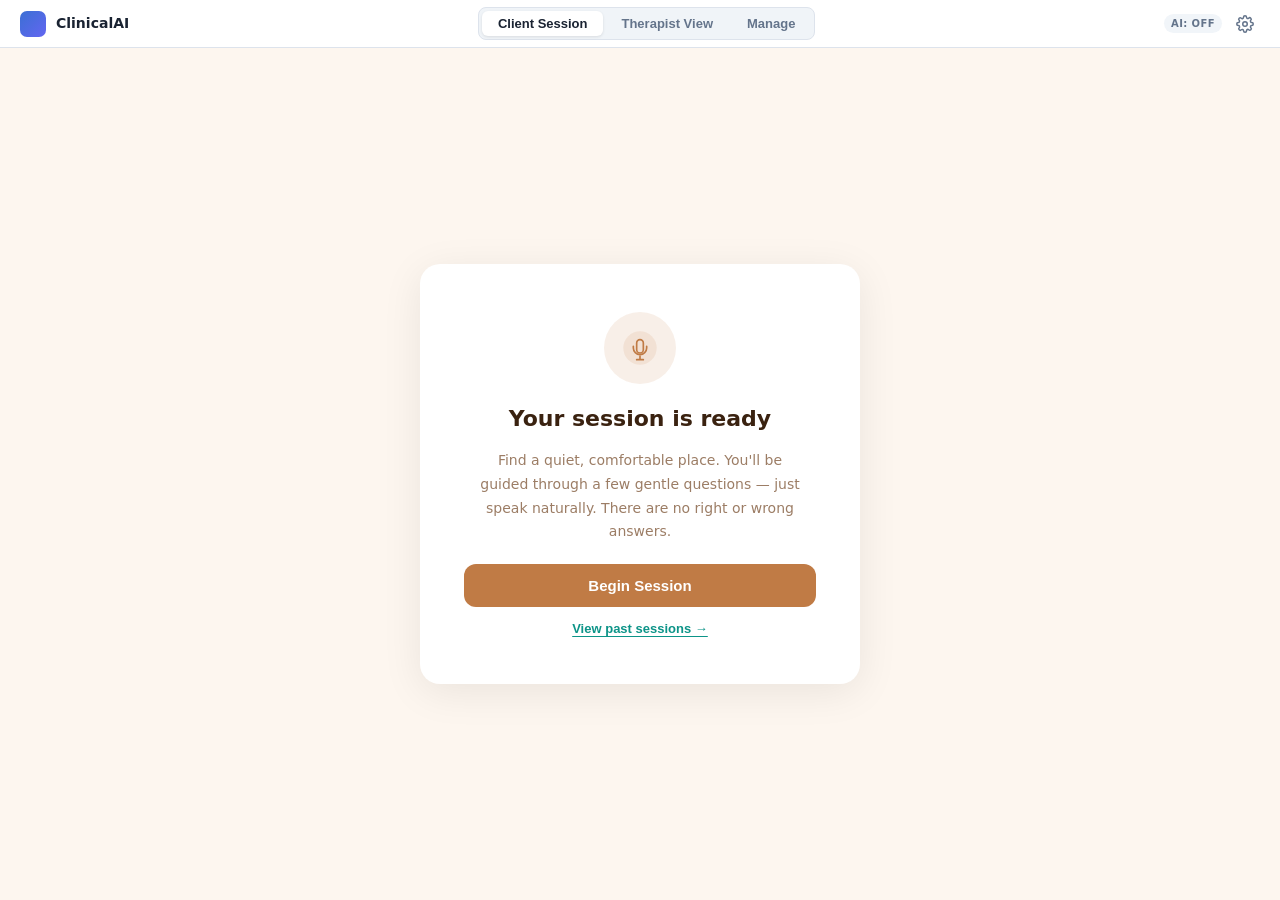
==== commit 58205ce2: "feat: Add session management and PDF report generation - Implemented a MongoDB connection singleton " ====
--- a/templates/index.html
+++ b/templates/index.html
@@ -15,8 +15,9 @@
       <span>ClinicalAI</span>
     </div>
     <div class="mode-switcher">
-      <button class="mode-btn active" id="modeBtnClient" onclick="setMode('client')">Client Session</button>
-      <button class="mode-btn" id="modeBtnTherapist" onclick="setMode('therapist')">Therapist View</button>
+      <button class="mode-btn active" id="modeBtnClient"     onclick="setMode('client')">Client Session</button>
+      <button class="mode-btn"        id="modeBtnTherapist"  onclick="setMode('therapist')">Therapist View</button>
+      <button class="mode-btn"        id="modeBtnManage"     onclick="setMode('manage')">Manage</button>
     </div>
     <div class="mode-bar-right">
       <span class="ai-badge inactive" id="aiBadgeBar" title="AI provider">AI: off</span>
@@ -48,6 +49,7 @@
           <h1>Your session is ready</h1>
           <p>Find a quiet, comfortable place. You'll be guided through a few gentle questions — just speak naturally. There are no right or wrong answers.</p>
           <button class="btn-begin" onclick="startClientSession()">Begin Session</button>
+          <button class="btn-history-link" onclick="openHistory()">View past sessions →</button>
         </div>
       </div>
 
@@ -99,6 +101,27 @@
         </div>
       </div>
 
+      <!-- History screen -->
+      <div id="screenHistory" class="client-screen">
+        <div class="history-view">
+          <div class="history-top">
+            <button class="btn-history-back" onclick="showClientScreen('welcome')">
+              <svg viewBox="0 0 24 24" fill="none" stroke="currentColor" stroke-width="2" stroke-linecap="round" stroke-linejoin="round">
+                <polyline points="15 18 9 12 15 6"/>
+              </svg>
+              Back
+            </button>
+            <h2>Past Sessions</h2>
+            <div style="width:72px"></div>
+          </div>
+          <div id="historyList" class="history-list">
+            <div style="display:flex;justify-content:center;padding:40px">
+              <div class="mini-spinner" style="width:24px;height:24px;border-width:3px"></div>
+            </div>
+          </div>
+        </div>
+      </div>
+
       <!-- Bridge screen -->
       <div id="screenBridge" class="client-screen">
         <div class="bridge-card">
@@ -129,13 +152,15 @@
           </div>
           <div class="t-sidebar-body">
 
-            <!-- Session ID -->
-            <div class="field">
-              <label for="sessionId">Session ID <span class="optional">optional</span></label>
-              <input id="sessionId" type="text" placeholder="e.g. session_001" autocomplete="off">
-            </div>
-
-            <!-- Assembled session transcript -->
+            <!-- Session selector -->
+            <div class="field">
+              <label for="sessionDropdown">Session recording</label>
+              <select id="sessionDropdown" onchange="selectSessionFromDropdown(this.value)">
+                <option value="">Select a past session…</option>
+              </select>
+            </div>
+
+            <!-- Session transcript preview -->
             <div class="section-row">
               <span class="section-label">Session Transcript</span>
               <span class="session-turn-count" id="sessionTurnCount">0 turns</span>
@@ -144,13 +169,9 @@
               <p class="muted-hint">Switch to Client view to record a session.</p>
             </div>
 
-            <!-- Prompt Library -->
-            <div class="section-row" style="margin-top:18px">
-              <span class="section-label">Prompt Library</span>
-              <button class="btn-add-prompt" onclick="newPrompt()" title="New prompt">+ Add</button>
-            </div>
-            <div id="promptList" class="prompt-list"></div>
-            <button class="btn-reset-prompts" onclick="resetPrompts()">Reset to defaults</button>
+            <div style="margin-top:14px">
+              <a class="manage-link" onclick="setMode('manage')">Manage prompts &amp; KB →</a>
+            </div>
 
           </div>
           <div class="t-sidebar-footer">
@@ -196,13 +217,25 @@
                 <button class="tab"        data-tab="themes"   onclick="switchTab(this)">Themes</button>
                 <button class="tab"        data-tab="dynamics" onclick="switchTab(this)">Dynamics</button>
                 <button class="tab"        data-tab="plan"     onclick="switchTab(this)">Clinical Plan</button>
-                <button class="tab"        data-tab="kb"       onclick="switchTab(this); loadKBInstructions()">Knowledge Base</button>
               </div>
               <span class="ai-enhanced-tag hidden" id="aiEnhancedTag">AI enhanced</span>
+              <button class="btn-export-pdf hidden" id="exportPdfBtn" onclick="downloadReport()">
+                <svg viewBox="0 0 24 24" fill="none" stroke="currentColor" stroke-width="2" stroke-linecap="round" stroke-linejoin="round" style="width:13px;height:13px">
+                  <path d="M21 15v4a2 2 0 0 1-2 2H5a2 2 0 0 1-2-2v-4"/>
+                  <polyline points="7 10 12 15 17 10"/>
+                  <line x1="12" y1="15" x2="12" y2="3"/>
+                </svg>
+                PDF Report
+              </button>
             </div>
 
             <!-- Summary tab -->
             <div class="tab-panel active" id="tab-summary">
+              <div class="section-kb-bar">
+                <span class="section-kb-label">Instruction</span>
+                <select class="section-kb-select" id="kb-select-summary"></select>
+                <button class="btn-reanalyze" onclick="reanalyzeSection('clinical_report', 'summary')">↻ Re-analyze</button>
+              </div>
               <div class="card" id="sessionArcCard" style="display:none"></div>
               <div class="stat-row" id="statRow"></div>
               <div class="card" id="toneCard"></div>
@@ -211,79 +244,155 @@
 
             <!-- Emotions tab -->
             <div class="tab-panel" id="tab-emotions">
+              <div class="section-kb-bar">
+                <span class="section-kb-label">Instruction</span>
+                <select class="section-kb-select" id="kb-select-emotions"></select>
+                <button class="btn-reanalyze" onclick="reanalyzeSection('sentiment', 'emotions')">↻ Re-analyze</button>
+              </div>
               <div class="card" id="emotionSummaryCard"></div>
+              <div class="card" id="emotionExplanationCard"></div>
               <div class="card" id="emotionTrajectoryCard"></div>
               <div class="card" id="emotionShiftsCard"></div>
             </div>
 
             <!-- Themes tab -->
             <div class="tab-panel" id="tab-themes">
+              <div class="section-kb-bar">
+                <span class="section-kb-label">Instruction</span>
+                <select class="section-kb-select" id="kb-select-themes"></select>
+                <button class="btn-reanalyze" onclick="reanalyzeSection('themes', 'themes')">↻ Re-analyze</button>
+              </div>
               <div class="card" id="themesCard"></div>
               <div class="card" id="distortionsCard"></div>
+              <div class="card" id="clinicalSignificanceCard"></div>
             </div>
 
             <!-- Dynamics tab -->
             <div class="tab-panel" id="tab-dynamics">
+              <div class="section-kb-bar">
+                <span class="section-kb-label">Instruction</span>
+                <select class="section-kb-select" id="kb-select-dynamics"></select>
+                <button class="btn-reanalyze" onclick="reanalyzeSection('dynamics', 'dynamics')">↻ Re-analyze</button>
+              </div>
               <div class="card" id="allianceCard"></div>
+              <div class="card" id="allianceInterpCard"></div>
               <div class="card" id="speakerCard"></div>
               <div class="card" id="eventsCard"></div>
             </div>
 
             <!-- Clinical plan tab -->
             <div class="tab-panel" id="tab-plan">
+              <div class="section-kb-bar">
+                <span class="section-kb-label">Instruction</span>
+                <select class="section-kb-select" id="kb-select-plan"></select>
+                <button class="btn-reanalyze" onclick="reanalyzeSection('clinical_report', 'plan')">↻ Re-analyze</button>
+              </div>
               <div class="card" id="recommendCard"></div>
               <div class="card" id="interventionsCard"></div>
               <div class="card" id="journalingCard"></div>
             </div>
-
-            <!-- Knowledge Base tab -->
-            <div class="tab-panel" id="tab-kb">
-              <div class="kb-layout">
-                <div class="kb-list-panel">
-                  <div id="kbList" class="kb-list"></div>
-                  <button class="btn-new-inst" onclick="newInstruction()">+ New instruction</button>
-                  <button class="btn-reset-kb" onclick="resetKB()">Reset to defaults</button>
-                </div>
-                <div class="kb-editor" id="kbEditor">
-                  <div class="kb-editor-placeholder" id="kbEditorPlaceholder">Select an instruction to edit</div>
-                  <div class="hidden" id="kbEditorForm">
-                    <div class="field">
-                      <label>Name</label>
-                      <input id="kbName" type="text" placeholder="e.g. Trauma-focused emotion analysis">
+          </div>
+        </main>
+      </div>
+    </div>
+
+    <!-- ── MANAGE VIEW ─────────────────────────────────────── -->
+    <div id="manageView" class="view hidden">
+      <div class="manage-layout">
+
+        <nav class="manage-nav">
+          <button class="manage-nav-item active" id="manageNavPrompts" onclick="switchManagePanel('prompts')">
+            <svg viewBox="0 0 24 24" fill="none" stroke="currentColor" stroke-width="2" stroke-linecap="round" stroke-linejoin="round" style="width:15px;height:15px">
+              <path d="M21 15a2 2 0 0 1-2 2H7l-4 4V5a2 2 0 0 1 2-2h14a2 2 0 0 1 2 2z"/>
+            </svg>
+            Prompt Library
+          </button>
+          <button class="manage-nav-item" id="manageNavKB" onclick="switchManagePanel('kb')">
+            <svg viewBox="0 0 24 24" fill="none" stroke="currentColor" stroke-width="2" stroke-linecap="round" stroke-linejoin="round" style="width:15px;height:15px">
+              <path d="M2 3h6a4 4 0 0 1 4 4v14a3 3 0 0 0-3-3H2z"/>
+              <path d="M22 3h-6a4 4 0 0 0-4 4v14a3 3 0 0 1 3-3h7z"/>
+            </svg>
+            Knowledge Base
+          </button>
+        </nav>
+
+        <div class="manage-body">
+
+          <!-- Prompts panel -->
+          <div class="manage-panel active" id="manage-panel-prompts">
+            <div class="manage-panel-head">
+              <h2>Prompt Library</h2>
+              <button class="btn-add-prompt" onclick="newPrompt()">+ New Prompt</button>
+            </div>
+            <div class="manage-panel-content">
+              <div id="promptList" class="prompt-list"></div>
+              <button class="btn-reset-prompts" onclick="resetPrompts()">Reset to defaults</button>
+            </div>
+          </div>
+
+          <!-- Knowledge Base panel -->
+          <div class="manage-panel" id="manage-panel-kb">
+            <div class="kb-layout">
+              <div class="kb-list-panel">
+                <div id="kbList" class="kb-list"></div>
+                <button class="btn-new-inst" onclick="newInstruction()">+ New instruction</button>
+                <button class="btn-reset-kb" onclick="resetKB()">Reset to defaults</button>
+              </div>
+              <div class="kb-editor" id="kbEditor">
+                <div class="kb-editor-placeholder" id="kbEditorPlaceholder">Select an instruction to edit</div>
+                <div class="hidden" id="kbEditorForm">
+                  <div class="field">
+                    <label>Name</label>
+                    <input id="kbName" type="text" placeholder="e.g. Trauma-focused emotion analysis">
+                  </div>
+                  <div class="field">
+                    <label>Category</label>
+                    <select id="kbCategory">
+                      <option value="sentiment">Emotion Analysis</option>
+                      <option value="themes">Thematic Analysis</option>
+                      <option value="dynamics">Relational Dynamics</option>
+                      <option value="clinical_report">Clinical Report</option>
+                      <option value="custom">Custom</option>
+                    </select>
+                  </div>
+                  <div class="field">
+                    <label>Analysis Instructions <span class="optional">used as AI system prompt</span></label>
+                    <textarea id="kbPrompt" rows="10" placeholder="Write detailed instructions for the AI…"></textarea>
+                  </div>
+
+                  <!-- Reference Files -->
+                  <div class="kb-files-section">
+                    <div class="kb-files-header">
+                      <span class="section-label">Reference Files <span class="optional" style="text-transform:none;letter-spacing:0;font-weight:400">optional — appended to system prompt</span></span>
+                      <label class="btn-attach-file">
+                        <input type="file" id="kbFileInput" accept=".txt,.pdf,.md" style="display:none" onchange="uploadKBFile(this)">
+                        + Attach file
+                      </label>
                     </div>
-                    <div class="field">
-                      <label>Category</label>
-                      <select id="kbCategory">
-                        <option value="sentiment">Emotion Analysis</option>
-                        <option value="themes">Thematic Analysis</option>
-                        <option value="dynamics">Relational Dynamics</option>
-                        <option value="clinical_report">Clinical Report</option>
-                        <option value="custom">Custom</option>
-                      </select>
-                    </div>
-                    <div class="field">
-                      <label>Analysis Instructions <span class="optional">used as AI system prompt</span></label>
-                      <textarea id="kbPrompt" rows="14" placeholder="Write detailed instructions for the AI…"></textarea>
-                    </div>
-                    <div class="kb-form-actions">
-                      <label class="toggle-label">
-                        <input type="checkbox" id="kbEnabled"> Enabled
-                      </label>
-                      <button class="btn-save-inst" onclick="saveInstruction()">Save</button>
-                      <button class="btn-delete-inst" onclick="deleteInstruction()">Delete</button>
+                    <div id="kbFileList" class="kb-file-list">
+                      <p class="muted-hint" id="kbFilesEmpty">No files attached.</p>
                     </div>
                   </div>
+
+                  <div class="kb-form-actions">
+                    <label class="toggle-label">
+                      <input type="checkbox" id="kbEnabled"> Enabled
+                    </label>
+                    <button class="btn-save-inst" onclick="saveInstruction()">Save</button>
+                    <button class="btn-delete-inst" onclick="deleteInstruction()">Delete</button>
+                  </div>
                 </div>
               </div>
             </div>
           </div>
-        </main>
+
+        </div>
       </div>
     </div>
 
   </div><!-- end views-container -->
 
-  <!-- Prompt edit modal (therapist) -->
+  <!-- Prompt edit modal -->
   <div class="modal-overlay hidden" id="promptEditModal" onclick="handlePromptModalClick(event)">
     <div class="modal">
       <div class="modal-header">
--- a/static/styles.css
+++ b/static/styles.css
@@ -95,6 +95,13 @@
   transition: border-color .15s;
 }
 .field input:focus { border-color: var(--primary); box-shadow: 0 0 0 3px rgba(59,111,212,.12); }
+.field select {
+  width: 100%; padding: 8px 10px; border: 1px solid var(--border);
+  border-radius: 7px; font-size: 13px; font-family: var(--font);
+  color: var(--text); background: var(--surface); outline: none;
+  cursor: pointer; transition: border-color .15s;
+}
+.field select:focus { border-color: var(--primary); box-shadow: 0 0 0 3px rgba(59,111,212,.12); }
 
 /* ── Turns header ─────────────────────────────────────── */
 .turns-header {
@@ -1189,3 +1196,263 @@
   font-size: 10px; font-weight: 700; text-transform: uppercase;
   letter-spacing: .05em; margin-bottom: 3px; opacity: .6;
 }
+
+/* ── Client History Screen ────────────────────────────── */
+.history-view {
+  display: flex; flex-direction: column; height: 100%;
+  padding: 24px 20px; overflow: hidden;
+}
+.history-top {
+  display: flex; align-items: center; gap: 12px; margin-bottom: 20px;
+  flex-shrink: 0;
+}
+.history-top h2 {
+  flex: 1; font-size: 18px; font-weight: 700; color: var(--client);
+}
+.btn-history-back {
+  background: none; border: 1px solid var(--border); border-radius: 8px;
+  padding: 6px 14px; font-size: 13px; font-weight: 600; color: var(--text-muted);
+  cursor: pointer; transition: all .15s;
+}
+.btn-history-back:hover { border-color: var(--client); color: var(--client); }
+
+.history-list {
+  flex: 1; overflow-y: auto; display: flex; flex-direction: column; gap: 10px;
+}
+.history-list:empty::after {
+  content: 'No past sessions yet.';
+  display: block; text-align: center; color: var(--text-muted);
+  font-size: 14px; padding: 40px 0;
+}
+
+/* ── History Session Card ──────────────────────────────── */
+.hist-session {
+  background: var(--surface); border: 1px solid var(--border);
+  border-radius: var(--radius); overflow: hidden;
+  box-shadow: var(--shadow);
+}
+.hist-session-header {
+  display: flex; align-items: center; gap: 10px;
+  padding: 12px 14px; cursor: pointer;
+  transition: background .15s;
+}
+.hist-session-header:hover { background: rgba(13,148,136,.04); }
+
+.hist-session-meta { flex: 1; display: flex; flex-direction: column; gap: 2px; }
+.hist-session-id { font-size: 11px; font-weight: 700; color: var(--client); font-family: monospace; }
+.hist-session-date { font-size: 11px; color: var(--text-muted); }
+
+.hist-badges { display: flex; gap: 5px; align-items: center; }
+.hist-badge {
+  font-size: 10px; font-weight: 700; text-transform: uppercase; letter-spacing: .04em;
+  padding: 2px 7px; border-radius: 99px;
+}
+.hist-badge-complete  { background: rgba(16,185,129,.12); color: #059669; }
+.hist-badge-progress  { background: rgba(245,158,11,.12);  color: #d97706; }
+.hist-badge-analyzed  { background: rgba(59,111,212,.12);  color: var(--primary); }
+
+.hist-session-actions {
+  display: flex; gap: 6px; align-items: center;
+}
+.btn-hist-action {
+  font-size: 11px; font-weight: 600; padding: 4px 10px; border-radius: 6px;
+  border: 1px solid var(--border); background: none; color: var(--primary);
+  cursor: pointer; transition: all .15s; white-space: nowrap;
+  text-decoration: none; display: inline-block;
+}
+.btn-hist-action:hover { background: var(--tag-bg); border-color: var(--primary); }
+.btn-hist-delete {
+  font-size: 11px; font-weight: 600; padding: 4px 8px; border-radius: 6px;
+  border: 1px solid transparent; background: none; color: var(--text-muted);
+  cursor: pointer; transition: all .15s;
+}
+.btn-hist-delete:hover { color: var(--danger); border-color: var(--danger); }
+
+/* ── History Session Expanded Body ──────────────────────── */
+.hist-session-body {
+  padding: 0 14px 14px;
+  border-top: 1px solid var(--border);
+  display: flex; flex-direction: column; gap: 8px;
+}
+.hist-session-body.hidden { display: none; }
+
+.hist-turn {
+  padding: 8px 10px; border-radius: 8px; font-size: 13px; line-height: 1.5;
+  border-left: 3px solid transparent;
+}
+.hist-turn-therapist {
+  background: rgba(59,111,212,.05); border-left-color: var(--primary);
+}
+.hist-turn-client {
+  background: rgba(13,148,136,.05); border-left-color: var(--client);
+}
+.hist-turn-label {
+  font-size: 10px; font-weight: 700; text-transform: uppercase;
+  letter-spacing: .05em; margin-bottom: 3px; opacity: .55;
+}
+.hist-turn-text { color: var(--text); }
+
+.hist-audio {
+  display: flex; gap: 6px; margin-top: 5px; flex-wrap: wrap; align-items: center;
+}
+.btn-hist-play {
+  font-size: 11px; font-weight: 600; padding: 3px 9px; border-radius: 6px;
+  border: 1px solid var(--client); background: rgba(13,148,136,.08);
+  color: var(--client); cursor: pointer; transition: all .15s;
+}
+.btn-hist-play:hover { background: rgba(13,148,136,.18); }
+
+.hist-bridge {
+  margin-top: 4px; padding: 10px 12px; border-radius: 8px;
+  background: rgba(59,111,212,.05); border: 1px dashed rgba(59,111,212,.25);
+  font-size: 13px; line-height: 1.5;
+}
+.hist-bridge-label {
+  font-size: 10px; font-weight: 700; text-transform: uppercase;
+  letter-spacing: .05em; color: var(--primary); margin-bottom: 4px; opacity: .7;
+}
+
+/* ── History Link Button (welcome card) ─────────────────── */
+.btn-history-link {
+  background: none; border: none; padding: 0;
+  font-size: 13px; font-weight: 600; color: var(--client);
+  cursor: pointer; text-decoration: underline; text-underline-offset: 3px;
+  transition: opacity .15s;
+}
+.btn-history-link:hover { opacity: .75; }
+
+/* ── Manage link in therapist sidebar ───────────────────── */
+.manage-link {
+  font-size: 12px; font-weight: 600; color: var(--primary);
+  cursor: pointer; text-decoration: none; opacity: .8;
+  transition: opacity .15s;
+}
+.manage-link:hover { opacity: 1; }
+
+/* ══════════════════════════════════════════════════════════
+   MANAGE VIEW
+   ══════════════════════════════════════════════════════════ */
+#manageView { overflow: hidden; }
+
+.manage-layout {
+  display: grid;
+  grid-template-columns: 200px 1fr;
+  height: 100%;
+  overflow: hidden;
+}
+
+.manage-nav {
+  display: flex; flex-direction: column;
+  background: var(--surface);
+  border-right: 1px solid var(--border);
+  padding: 16px 10px;
+  gap: 4px;
+  flex-shrink: 0;
+}
+
+.manage-nav-item {
+  display: flex; align-items: center; gap: 9px;
+  padding: 9px 12px; border-radius: 8px; border: none;
+  background: none; font-size: 13px; font-weight: 600;
+  color: var(--text-muted); cursor: pointer; text-align: left;
+  transition: all .15s;
+}
+.manage-nav-item:hover { background: var(--bg); color: var(--text); }
+.manage-nav-item.active { background: rgba(59,111,212,.1); color: var(--primary); }
+
+.manage-body { overflow-y: auto; position: relative; }
+
+.manage-panel { display: none; padding: 28px 32px; flex-direction: column; gap: 16px; }
+.manage-panel.active { display: flex; }
+
+.manage-panel-head {
+  display: flex; align-items: center; justify-content: space-between;
+  margin-bottom: 8px;
+}
+.manage-panel-head h2 { font-size: 18px; font-weight: 700; color: var(--text); }
+
+.manage-panel-content { display: flex; flex-direction: column; gap: 8px; }
+
+/* Prompt list in manage panel — make it scrollable */
+#manage-panel-prompts .prompt-list {
+  max-height: calc(100vh - 200px); overflow-y: auto;
+}
+
+/* KB layout fills manage panel */
+#manage-panel-kb .kb-layout {
+  min-height: calc(100vh - 160px);
+}
+
+/* ── Section KB bar (per-tab re-analysis) ───────────────── */
+.section-kb-bar {
+  display: flex; align-items: center; gap: 8px;
+  padding: 8px 12px; background: #f8fafc;
+  border: 1px solid var(--border); border-radius: 8px;
+  margin-bottom: 4px;
+}
+.section-kb-label {
+  font-size: 11px; font-weight: 700; text-transform: uppercase;
+  letter-spacing: .04em; color: var(--text-muted); flex-shrink: 0;
+}
+.section-kb-select {
+  flex: 1; padding: 5px 8px; border: 1px solid var(--border);
+  border-radius: 6px; font-size: 12px; font-family: var(--font);
+  color: var(--text); background: var(--surface); outline: none;
+  min-width: 0; cursor: pointer;
+}
+.section-kb-select:focus { border-color: var(--primary); }
+.btn-reanalyze {
+  padding: 5px 12px; background: var(--primary); color: #fff;
+  border: none; border-radius: 6px; font-size: 12px; font-weight: 600;
+  cursor: pointer; white-space: nowrap; flex-shrink: 0;
+  transition: background .15s;
+}
+.btn-reanalyze:hover { background: var(--primary-dk); }
+.btn-reanalyze:disabled { opacity: .55; cursor: not-allowed; }
+
+/* ── KB file attachments ────────────────────────────────── */
+.kb-files-section {
+  margin-top: 4px; padding-top: 14px;
+  border-top: 1px solid var(--border);
+}
+.kb-files-header {
+  display: flex; align-items: center; justify-content: space-between;
+  margin-bottom: 8px;
+}
+.btn-attach-file {
+  display: inline-flex; align-items: center; gap: 4px;
+  padding: 4px 12px; background: none;
+  border: 1.5px dashed var(--primary); border-radius: 6px;
+  font-size: 12px; font-weight: 600; color: var(--primary);
+  cursor: pointer; transition: all .15s;
+}
+.btn-attach-file:hover { background: rgba(59,111,212,.06); }
+
+.kb-file-list {
+  display: flex; flex-direction: column; gap: 5px;
+  min-height: 28px;
+}
+.kb-file-chip {
+  display: flex; align-items: center; gap: 7px;
+  padding: 5px 10px; border-radius: 7px;
+  background: #f1f5f9; border: 1px solid var(--border);
+  font-size: 12px;
+}
+.kb-file-icon { flex-shrink: 0; }
+.kb-file-name { flex: 1; min-width: 0; overflow: hidden; text-overflow: ellipsis; white-space: nowrap; color: var(--text); }
+.kb-file-delete {
+  background: none; border: none; cursor: pointer;
+  color: var(--text-muted); font-size: 13px; padding: 1px 4px;
+  border-radius: 4px; flex-shrink: 0; line-height: 1;
+  transition: color .15s;
+}
+.kb-file-delete:hover { color: var(--danger); }
+
+/* ── Analysis explanation blocks ────────────────────────── */
+.analysis-explanation {
+  font-size: 13px; line-height: 1.7; color: var(--text);
+  background: rgba(59,111,212,.04);
+  border-left: 3px solid var(--primary);
+  border-radius: 0 7px 7px 0;
+  padding: 10px 14px;
+}
